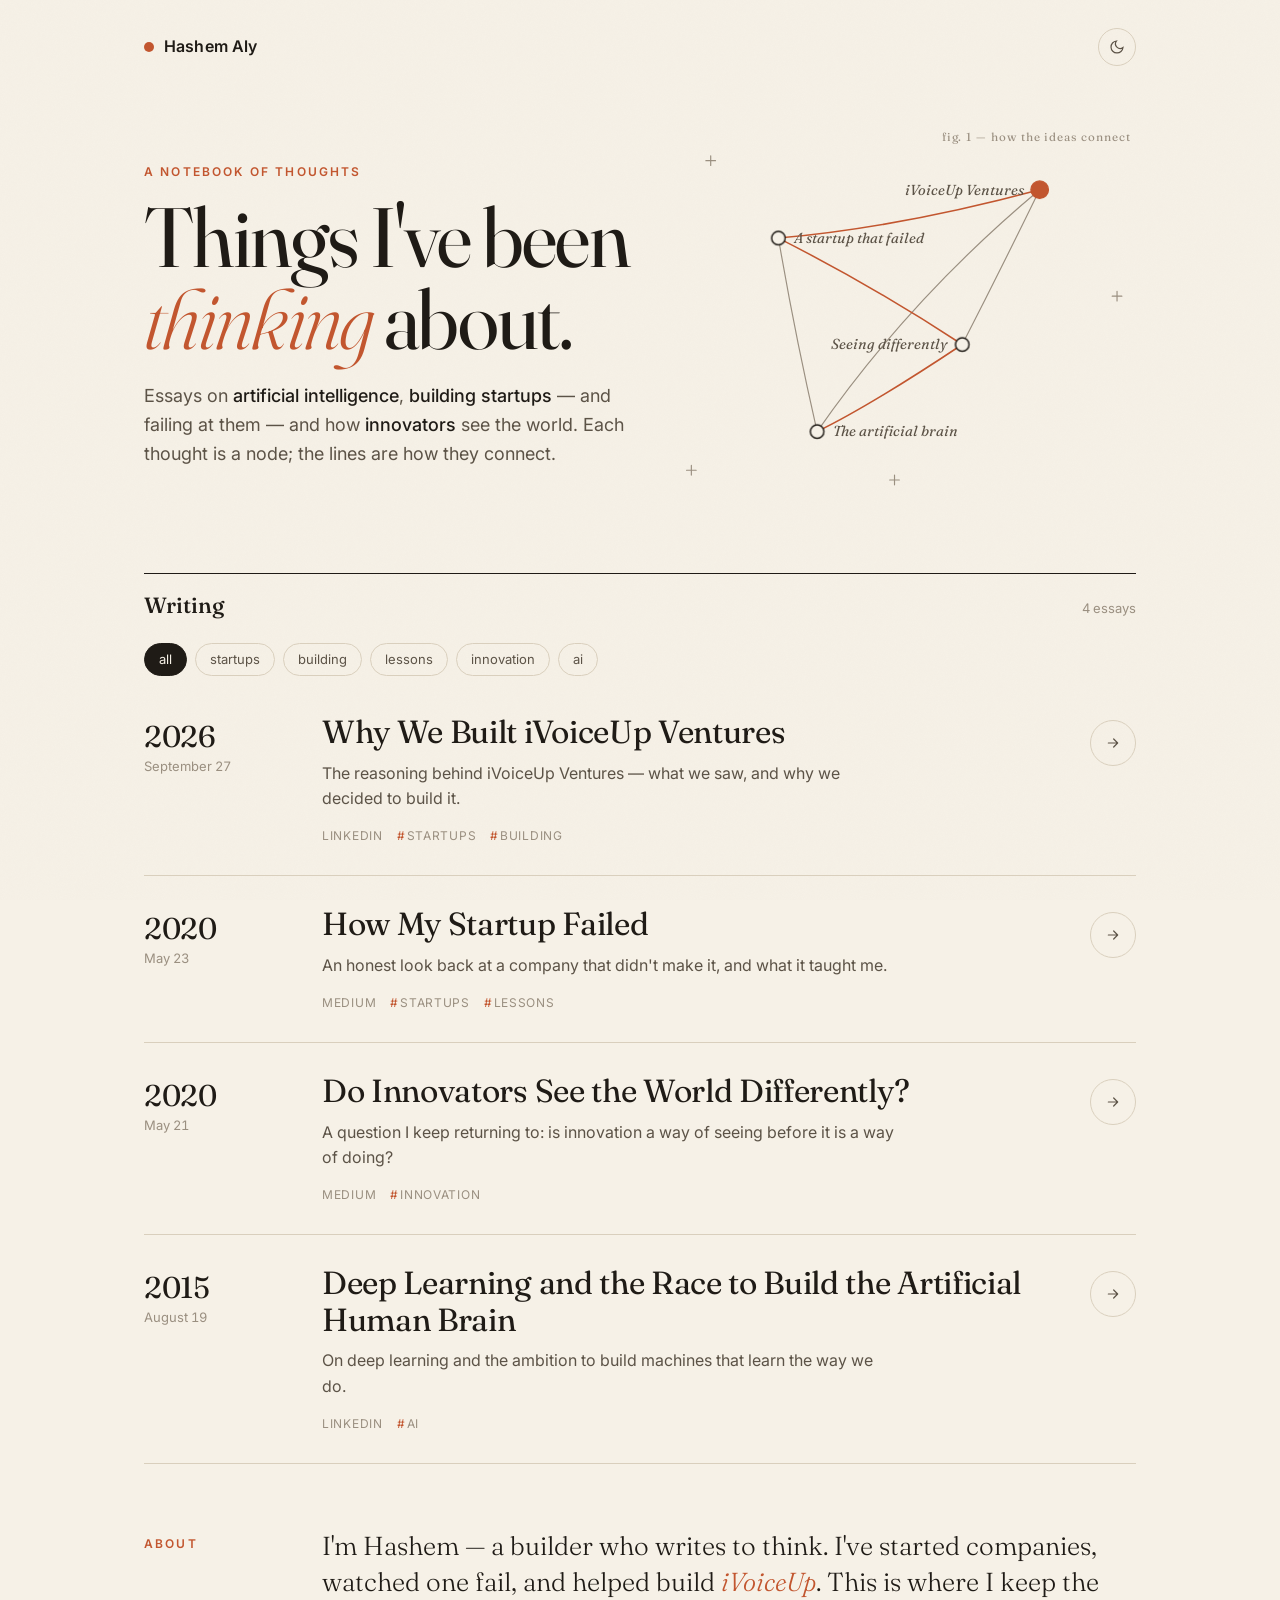
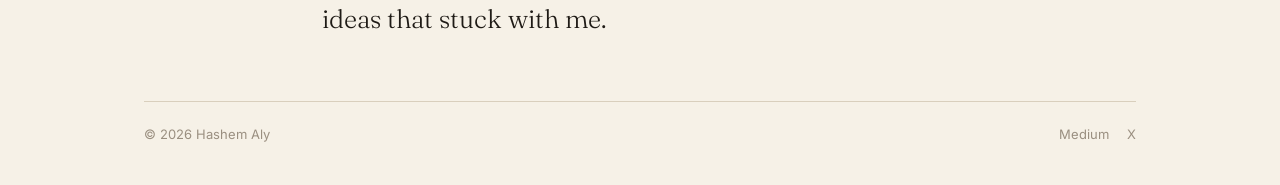
==== index.html @ 496658e5 "Add publish dates and correct deep learning essay title Co-Authored-By: Claude Opus 5.5 <noreply@ant" ====
<!doctype html>
<html lang="en">
<head>
<meta charset="utf-8">
<meta name="viewport" content="width=device-width, initial-scale=1">
<title>Hashem Aly — Thoughts</title>
<meta name="description" content="Essays and notes by Hashem Aly on technology, startups, innovation and building things.">
<link rel="preconnect" href="https://fonts.googleapis.com">
<link rel="preconnect" href="https://fonts.gstatic.com" crossorigin>
<link href="https://fonts.googleapis.com/css2?family=Fraunces:ital,opsz,wght@0,9..144,300..700;1,9..144,300..600&family=Inter:wght@400;500;600&display=swap" rel="stylesheet">
<link rel="icon" href="data:image/svg+xml,%3Csvg xmlns='http://www.w3.org/2000/svg' viewBox='0 0 32 32'%3E%3Ccircle cx='16' cy='16' r='14' fill='%23c2562f'/%3E%3Ctext x='16' y='22' font-family='Georgia' font-size='17' text-anchor='middle' fill='%23fbf7f0'%3EH%3C/text%3E%3C/svg%3E">
<style>
  :root {
    --paper: #f6f1e7;
    --paper-2: #efe7d8;
    --ink: #1f1b16;
    --ink-soft: #5c5347;
    --ink-faint: #9a8f80;
    --rule: #d9cfbd;
    --accent: #c2562f;
    --accent-soft: #e9b79f;
    --node: #1f1b16;
  }
  @media (prefers-color-scheme: dark) {
    :root:not([data-theme="light"]) {
      --paper: #16130f;
      --paper-2: #1f1b16;
      --ink: #f1e9dc;
      --ink-soft: #bfb3a2;
      --ink-faint: #7d7365;
      --rule: #3a332a;
      --accent: #e8825a;
      --accent-soft: #6b3a26;
      --node: #f1e9dc;
    }
  }
  :root[data-theme="dark"] {
    --paper: #16130f;
    --paper-2: #1f1b16;
    --ink: #f1e9dc;
    --ink-soft: #bfb3a2;
    --ink-faint: #7d7365;
    --rule: #3a332a;
    --accent: #e8825a;
    --accent-soft: #6b3a26;
    --node: #f1e9dc;
  }

  * { box-sizing: border-box; }
  html { -webkit-text-size-adjust: 100%; }
  body {
    margin: 0;
    background: var(--paper);
    color: var(--ink);
    font-family: "Inter", system-ui, -apple-system, sans-serif;
    font-size: 16px;
    line-height: 1.6;
    -webkit-font-smoothing: antialiased;
    overflow-x: hidden;
  }
  /* faint paper grain */
  body::before {
    content: "";
    position: fixed; inset: 0;
    pointer-events: none;
    opacity: .35;
    background-image: url("data:image/svg+xml,%3Csvg xmlns='http://www.w3.org/2000/svg' width='160' height='160'%3E%3Cfilter id='n'%3E%3CfeTurbulence type='fractalNoise' baseFrequency='.9' numOctaves='2' stitchTiles='stitch'/%3E%3CfeColorMatrix values='0 0 0 0 0.5 0 0 0 0 0.45 0 0 0 0 0.4 0 0 0 .08 0'/%3E%3C/filter%3E%3Crect width='100%25' height='100%25' filter='url(%23n)'/%3E%3C/svg%3E");
    z-index: 0;
  }
  a { color: inherit; }
  .wrap { position: relative; z-index: 1; max-width: 1040px; margin: 0 auto; padding: 0 24px; }

  /* ---------- top bar ---------- */
  header.bar {
    display: flex; align-items: center; justify-content: space-between;
    padding: 28px 0 0;
  }
  .mark { display: flex; align-items: center; gap: 10px; text-decoration: none; font-weight: 600; letter-spacing: .01em; }
  .mark .dot { width: 10px; height: 10px; border-radius: 50%; background: var(--accent); }
  .theme-btn {
    appearance: none; border: 1px solid var(--rule); background: transparent; color: var(--ink-soft);
    border-radius: 999px; width: 38px; height: 38px; cursor: pointer; display: grid; place-items: center;
    transition: color .2s, border-color .2s;
  }
  .theme-btn:hover { color: var(--ink); border-color: var(--ink-faint); }

  /* ---------- hero ---------- */
  .hero {
    display: grid; grid-template-columns: 1.05fr 1fr; gap: 40px; align-items: center;
    padding: 56px 0 40px;
  }
  .eyebrow {
    font-size: 12px; letter-spacing: .18em; text-transform: uppercase; color: var(--accent); font-weight: 600;
  }
  h1 {
    font-family: "Fraunces", Georgia, serif;
    font-weight: 400;
    font-size: clamp(44px, 7vw, 84px);
    line-height: .98;
    letter-spacing: -.02em;
    margin: 14px 0 22px;
    font-variation-settings: "opsz" 144;
  }
  h1 em { font-style: italic; color: var(--accent); font-weight: 300; }
  .lede { font-size: 18px; color: var(--ink-soft); max-width: 30em; margin: 0; }
  .lede strong { color: var(--ink); font-weight: 500; }

  /* hand-drawn constellation */
  .sketch { width: 100%; height: auto; overflow: visible; }
  .sketch .thread {
    fill: none; stroke: var(--ink-faint); stroke-width: 1.2; stroke-linecap: round;
    stroke-dasharray: var(--len); stroke-dashoffset: var(--len);
    animation: draw 2.4s cubic-bezier(.6,.1,.2,1) forwards;
  }
  .sketch .thread.main { stroke: var(--accent); stroke-width: 1.6; }
  .sketch .node { fill: var(--paper); stroke: var(--node); stroke-width: 1.5; transform-box: fill-box; transform-origin: center; opacity: 0; animation: pop .5s ease-out forwards; }
  .sketch .node.lit { fill: var(--accent); stroke: var(--accent); }
  .sketch a { cursor: pointer; }
  .sketch a:hover .node, .sketch a:focus .node { fill: var(--accent); stroke: var(--accent); }
  .sketch .lbl {
    font-family: "Fraunces", Georgia, serif; font-style: italic; font-size: 15px; fill: var(--ink-soft);
    opacity: 0; animation: fade .8s ease-out forwards;
  }
  .sketch a:hover .lbl { fill: var(--ink); }
  .sketch .scrawl { font-family: "Fraunces", Georgia, serif; font-size: 12px; fill: var(--ink-faint); letter-spacing: .08em; opacity: 0; animation: fade 1s ease-out 2.6s forwards; }
  @keyframes draw { to { stroke-dashoffset: 0; } }
  @keyframes pop { 0% { opacity: 0; transform: scale(.2); } 70% { transform: scale(1.25); } 100% { opacity: 1; transform: scale(1); } }
  @keyframes fade { to { opacity: 1; } }
  @media (prefers-reduced-motion: reduce) {
    .sketch .thread { animation: none; stroke-dashoffset: 0; }
    .sketch .node, .sketch .lbl, .sketch .scrawl { animation: none; opacity: 1; }
    .entry { transition: none !important; opacity: 1 !important; transform: none !important; }
  }

  /* ---------- thoughts list ---------- */
  .section-head {
    display: flex; align-items: baseline; justify-content: space-between; gap: 16px;
    border-top: 1px solid var(--ink); padding-top: 14px; margin-top: 24px;
  }
  .section-head h2 { font-family: "Fraunces", Georgia, serif; font-weight: 500; font-size: 22px; margin: 0; }
  .section-head .count { font-size: 13px; color: var(--ink-faint); font-variant-numeric: tabular-nums; }

  .filters { display: flex; flex-wrap: wrap; gap: 8px; margin: 20px 0 8px; }
  .chip {
    appearance: none; font: inherit; font-size: 13px; cursor: pointer;
    border: 1px solid var(--rule); background: transparent; color: var(--ink-soft);
    padding: 5px 14px; border-radius: 999px; transition: all .2s;
  }
  .chip:hover { border-color: var(--ink-faint); color: var(--ink); }
  .chip[aria-pressed="true"] { background: var(--ink); color: var(--paper); border-color: var(--ink); }

  ol.entries { list-style: none; margin: 0; padding: 0; counter-reset: n; }
  .entry {
    display: grid; grid-template-columns: 150px 1fr auto; gap: 28px; align-items: start;
    padding: 30px 0; border-bottom: 1px solid var(--rule);
    opacity: 0; transform: translateY(14px); transition: opacity .7s ease, transform .7s ease;
  }
  .entry.in { opacity: 1; transform: none; }
  .entry[hidden] { display: none; }
  .when { font-size: 13px; color: var(--ink-faint); font-variant-numeric: tabular-nums; padding-top: 8px; }
  .when .yr { display: block; font-family: "Fraunces", Georgia, serif; font-size: 30px; color: var(--ink); line-height: 1; margin-bottom: 4px; letter-spacing: -.01em; }
  .when .pending { font-style: italic; }
  .entry h3 {
    font-family: "Fraunces", Georgia, serif; font-weight: 400; font-size: clamp(24px, 3.2vw, 32px);
    line-height: 1.15; letter-spacing: -.01em; margin: 0 0 10px;
  }
  .entry h3 a { text-decoration: none; background-image: linear-gradient(var(--accent), var(--accent)); background-size: 0 1.5px; background-repeat: no-repeat; background-position: 0 100%; transition: background-size .4s ease; }
  .entry:hover h3 a, .entry h3 a:focus-visible { background-size: 100% 1.5px; }
  .entry p { margin: 0; color: var(--ink-soft); max-width: 36em; }
  .meta { display: flex; flex-wrap: wrap; gap: 8px 14px; margin-top: 14px; font-size: 12px; letter-spacing: .06em; text-transform: uppercase; color: var(--ink-faint); }
  .meta .tag::before { content: "#"; color: var(--accent); margin-right: 1px; }
  .go {
    width: 46px; height: 46px; border-radius: 50%; border: 1px solid var(--rule); display: grid; place-items: center;
    color: var(--ink-soft); text-decoration: none; margin-top: 6px; transition: all .25s ease;
  }
  .entry:hover .go { background: var(--accent); border-color: var(--accent); color: #fff; transform: rotate(-45deg); }

  /* ---------- about + footer ---------- */
  .about {
    display: grid; grid-template-columns: 150px 1fr; gap: 28px; padding: 64px 0 24px;
  }
  .about .k { font-size: 12px; letter-spacing: .18em; text-transform: uppercase; color: var(--accent); font-weight: 600; padding-top: 6px; }
  .about p { font-family: "Fraunces", Georgia, serif; font-size: clamp(20px, 2.4vw, 26px); line-height: 1.4; margin: 0; font-weight: 300; max-width: 30em; }
  .about p em { color: var(--accent); }
  footer {
    display: flex; flex-wrap: wrap; justify-content: space-between; gap: 12px;
    border-top: 1px solid var(--rule); margin-top: 40px; padding: 22px 0 40px; font-size: 13px; color: var(--ink-faint);
  }
  footer nav { display: flex; gap: 18px; }
  footer a { text-decoration: none; }
  footer a:hover { color: var(--ink); }

  /* ---------- responsive ---------- */
  @media (max-width: 820px) {
    .hero { grid-template-columns: 1fr; padding-top: 36px; gap: 8px; }
    .sketch { max-width: 520px; margin: 0 auto; }
  }
  @media (max-width: 640px) {
    .wrap { padding: 0 16px; }
    .entry { grid-template-columns: 1fr auto; gap: 6px 16px; padding: 24px 0; }
    .when { grid-column: 1 / -1; padding-top: 0; display: flex; align-items: baseline; gap: 10px; }
    .when .yr { font-size: 22px; margin: 0; }
    .go { width: 40px; height: 40px; }
    .about { grid-template-columns: 1fr; gap: 10px; padding-top: 48px; }
  }
</style>
</head>
<body>
<div class="wrap">

  <header class="bar">
    <a class="mark" href="#top"><span class="dot"></span>Hashem Aly</a>
    <button class="theme-btn" id="themeBtn" aria-label="Toggle dark mode">
      <svg width="16" height="16" viewBox="0 0 24 24" fill="none" stroke="currentColor" stroke-width="1.8" stroke-linecap="round"><path d="M21 12.8A9 9 0 1 1 11.2 3a7 7 0 0 0 9.8 9.8z"/></svg>
    </button>
  </header>

  <section class="hero" id="top">
    <div>
      <div class="eyebrow">A notebook of thoughts</div>
      <h1>Things I've been <em>thinking</em> about.</h1>
      <p class="lede">Essays on <strong>artificial intelligence</strong>, <strong>building startups</strong> — and failing at them — and how <strong>innovators</strong> see the world. Each thought is a node; the lines are how they connect.</p>
    </div>
    <svg class="sketch" id="sketch" viewBox="0 0 480 400" role="img" aria-label="A hand-drawn constellation linking each essay"></svg>
  </section>

  <div class="section-head">
    <h2>Writing</h2>
    <span class="count" id="count"></span>
  </div>
  <div class="filters" id="filters" role="group" aria-label="Filter by topic"></div>
  <ol class="entries" id="entries"></ol>

  <section class="about" id="about">
    <div class="k">About</div>
    <p>I'm Hashem — a builder who writes to think. I've started companies, watched one fail, and helped build <em>iVoiceUp</em>. This is where I keep the ideas that stuck with me.</p>
  </section>

  <footer>
    <span>© <span id="yr"></span> Hashem Aly</span>
    <nav>
      <a href="https://medium.com/@shoomi" target="_blank" rel="noopener">Medium</a>
      <a href="https://x.com/shooommi" target="_blank" rel="noopener">X</a>
    </nav>
  </footer>
</div>

<script>
/* ==========================================================================
   YOUR THOUGHTS — edit this list to add, remove or update posts.
   date: "YYYY-MM-DD" (leave "" if unknown; the page shows "Date to come")
   The list is sorted newest first automatically.
   ========================================================================== */
const THOUGHTS = [
  {
    title: "Why We Built iVoiceUp Ventures",
    date: "2026-09-27",
    source: "LinkedIn",
    url: "https://www.linkedin.com/pulse/why-we-built-ivoiceup-ventures-hashem-aly-pas4e/",
    excerpt: "The reasoning behind iVoiceUp Ventures — what we saw, and why we decided to build it.",
    tags: ["startups", "building"],
    short: "iVoiceUp Ventures"
  },
  {
    title: "Do Innovators See the World Differently?",
    date: "2020-05-21",
    source: "Medium",
    url: "https://medium.com/@shoomi/do-innovators-see-the-world-differently-b20528ea9e50",
    excerpt: "A question I keep returning to: is innovation a way of seeing before it is a way of doing?",
    tags: ["innovation"],
    short: "Seeing differently"
  },
  {
    title: "How My Startup Failed",
    date: "2020-05-23",
    source: "Medium",
    url: "https://medium.com/@shoomi/how-my-startup-failed-82c84f445f4c",
    excerpt: "An honest look back at a company that didn't make it, and what it taught me.",
    tags: ["startups", "lessons"],
    short: "A startup that failed"
  },
  {
    title: "Deep Learning and the Race to Build the Artificial Human Brain",
    date: "2015-08-19",
    source: "LinkedIn",
    url: "https://www.linkedin.com/pulse/deep-learning-race-build-artificial-human-brain-hashem-aly/",
    excerpt: "On deep learning and the ambition to build machines that learn the way we do.",
    tags: ["ai"],
    short: "The artificial brain"
  }
];
</script>

<script>
(() => {
  const posts = THOUGHTS.slice().sort((a, b) => (b.date || "").localeCompare(a.date || ""));
  const fmt = d => {
    if (!d) return null;
    const dt = new Date(d + "T12:00:00");
    return { yr: dt.getFullYear(), md: dt.toLocaleDateString("en-US", { month: "long", day: "numeric" }) };
  };
  const esc = s => String(s).replace(/[&<>"']/g, c => ({ "&": "&amp;", "<": "&lt;", ">": "&gt;", '"': "&quot;", "'": "&#39;" }[c]));
  const arrow = '<svg width="16" height="16" viewBox="0 0 24 24" fill="none" stroke="currentColor" stroke-width="1.8" stroke-linecap="round" stroke-linejoin="round"><path d="M5 12h14M13 6l6 6-6 6"/></svg>';

  /* ---- list ---- */
  const list = document.getElementById("entries");
  list.innerHTML = posts.map((p, i) => {
    const d = fmt(p.date);
    const when = d
      ? `<span class="yr">${d.yr}</span>${d.md}`
      : `<span class="pending">Date to come</span>`;
    return `<li class="entry" id="t${i}" data-tags="${esc(p.tags.join(" "))}">
      <div class="when">${when}</div>
      <div>
        <h3><a href="${esc(p.url)}" target="_blank" rel="noopener">${esc(p.title)}</a></h3>
        <p>${esc(p.excerpt)}</p>
        <div class="meta"><span>${esc(p.source)}</span>${p.tags.map(t => `<span class="tag">${esc(t)}</span>`).join("")}</div>
      </div>
      <a class="go" href="${esc(p.url)}" target="_blank" rel="noopener" aria-label="Read “${esc(p.title)}” on ${esc(p.source)}">${arrow}</a>
    </li>`;
  }).join("");

  /* ---- filters ---- */
  const tags = ["all", ...new Set(posts.flatMap(p => p.tags))];
  const filters = document.getElementById("filters");
  const count = document.getElementById("count");
  filters.innerHTML = tags.map(t => `<button class="chip" data-t="${esc(t)}" aria-pressed="${t === "all"}">${esc(t)}</button>`).join("");
  const setCount = n => count.textContent = `${n} ${n === 1 ? "essay" : "essays"}`;
  setCount(posts.length);
  filters.addEventListener("click", e => {
    const b = e.target.closest(".chip"); if (!b) return;
    filters.querySelectorAll(".chip").forEach(c => c.setAttribute("aria-pressed", c === b));
    let n = 0;
    list.querySelectorAll(".entry").forEach(li => {
      const show = b.dataset.t === "all" || li.dataset.tags.split(" ").includes(b.dataset.t);
      li.hidden = !show; if (show) { n++; li.classList.add("in"); }
    });
    setCount(n);
  });

  /* ---- reveal on scroll ---- */
  const io = "IntersectionObserver" in window ? new IntersectionObserver(es => es.forEach(en => {
    if (en.isIntersecting) { en.target.classList.add("in"); io.unobserve(en.target); }
  }), { threshold: .15 }) : null;
  list.querySelectorAll(".entry").forEach(li => io ? io.observe(li) : li.classList.add("in"));

  /* ---- hand-drawn constellation: one node per thought ---- */
  const svg = document.getElementById("sketch");
  const NS = "http://www.w3.org/2000/svg";
  // pleasant fixed anchor spots; extra posts wrap around with an offset
  const spots = [[380, 70], [110, 120], [300, 230], [150, 320], [420, 330], [60, 230], [250, 90], [360, 390]];
  const pts = posts.map((_, i) => {
    const [x, y] = spots[i % spots.length];
    const k = Math.floor(i / spots.length) * 22;
    return [x - k, y + k];
  });
  // slight hand-wobble so lines feel drawn, not plotted
  let seed = 7;
  const rnd = () => (seed = (seed * 9301 + 49297) % 233280) / 233280 - .5;
  const wobbly = (a, b) => {
    const mx = (a[0] + b[0]) / 2 + rnd() * 50, my = (a[1] + b[1]) / 2 + rnd() * 50;
    return `M${a[0]} ${a[1]} Q${mx.toFixed(1)} ${my.toFixed(1)} ${b[0]} ${b[1]}`;
  };
  const el = (tag, attrs, parent = svg) => {
    const n = document.createElementNS(NS, tag);
    for (const k in attrs) n.setAttribute(k, attrs[k]);
    parent.appendChild(n); return n;
  };
  const addPath = (d, cls, delay) => {
    const p = el("path", { d, class: "thread " + cls });
    const len = Math.ceil(p.getTotalLength());
    p.style.setProperty("--len", len);
    p.style.animationDelay = delay + "s";
  };
  // faint web between near neighbours, then the chronological thread in accent
  for (let i = 0; i < pts.length; i++)
    for (let j = i + 2; j < pts.length; j++)
      addPath(wobbly(pts[i], pts[j]), "", .2 + (i + j) * .08);
  for (let i = 0; i < pts.length - 1; i++)
    addPath(wobbly(pts[pts.length - 1 - i], pts[pts.length - 2 - i]), "main", .6 + i * .45);

  // little doodled sparks around the web
  [[40, 40], [460, 180], [230, 370], [20, 360]].forEach(([x, y], i) => {
    const d = `M${x - 5} ${y}h10M${x} ${y - 5}v10`;
    addPath(d, "", 1.4 + i * .2);
  });

  posts.forEach((p, i) => {
    const [x, y] = pts[i];
    const a = el("a", { href: "#t" + i, "aria-label": p.title });
    const delay = .5 + (pts.length - 1 - i) * .45;
    const c = el("circle", { cx: x, cy: y, r: i === 0 ? 9 : 7, class: "node" + (i === 0 ? " lit" : "") }, a);
    c.style.animationDelay = delay + "s";
    const right = x < 300;
    const t = el("text", { x: right ? x + 16 : x - 16, y: y + 5, "text-anchor": right ? "start" : "end", class: "lbl" }, a);
    t.textContent = p.short || p.title;
    t.style.animationDelay = (delay + .3) + "s";
    a.addEventListener("click", e => {
      e.preventDefault();
      const li = document.getElementById("t" + i);
      li.hidden = false; li.classList.add("in");
      li.scrollIntoView({ behavior: "smooth", block: "center" });
    });
  });
  const s = el("text", { x: 474, y: 20, "text-anchor": "end", class: "scrawl" });
  s.textContent = "fig. 1 — how the ideas connect";

  /* ---- theme ---- */
  const root = document.documentElement;
  try { const saved = localStorage.getItem("theme"); if (saved) root.dataset.theme = saved; } catch (e) {}
  document.getElementById("themeBtn").addEventListener("click", () => {
    const dark = root.dataset.theme ? root.dataset.theme === "dark" : matchMedia("(prefers-color-scheme: dark)").matches;
    root.dataset.theme = dark ? "light" : "dark";
    try { localStorage.setItem("theme", root.dataset.theme); } catch (e) {}
  });

  document.getElementById("yr").textContent = new Date().getFullYear();
})();
</script>
</body>
</html>
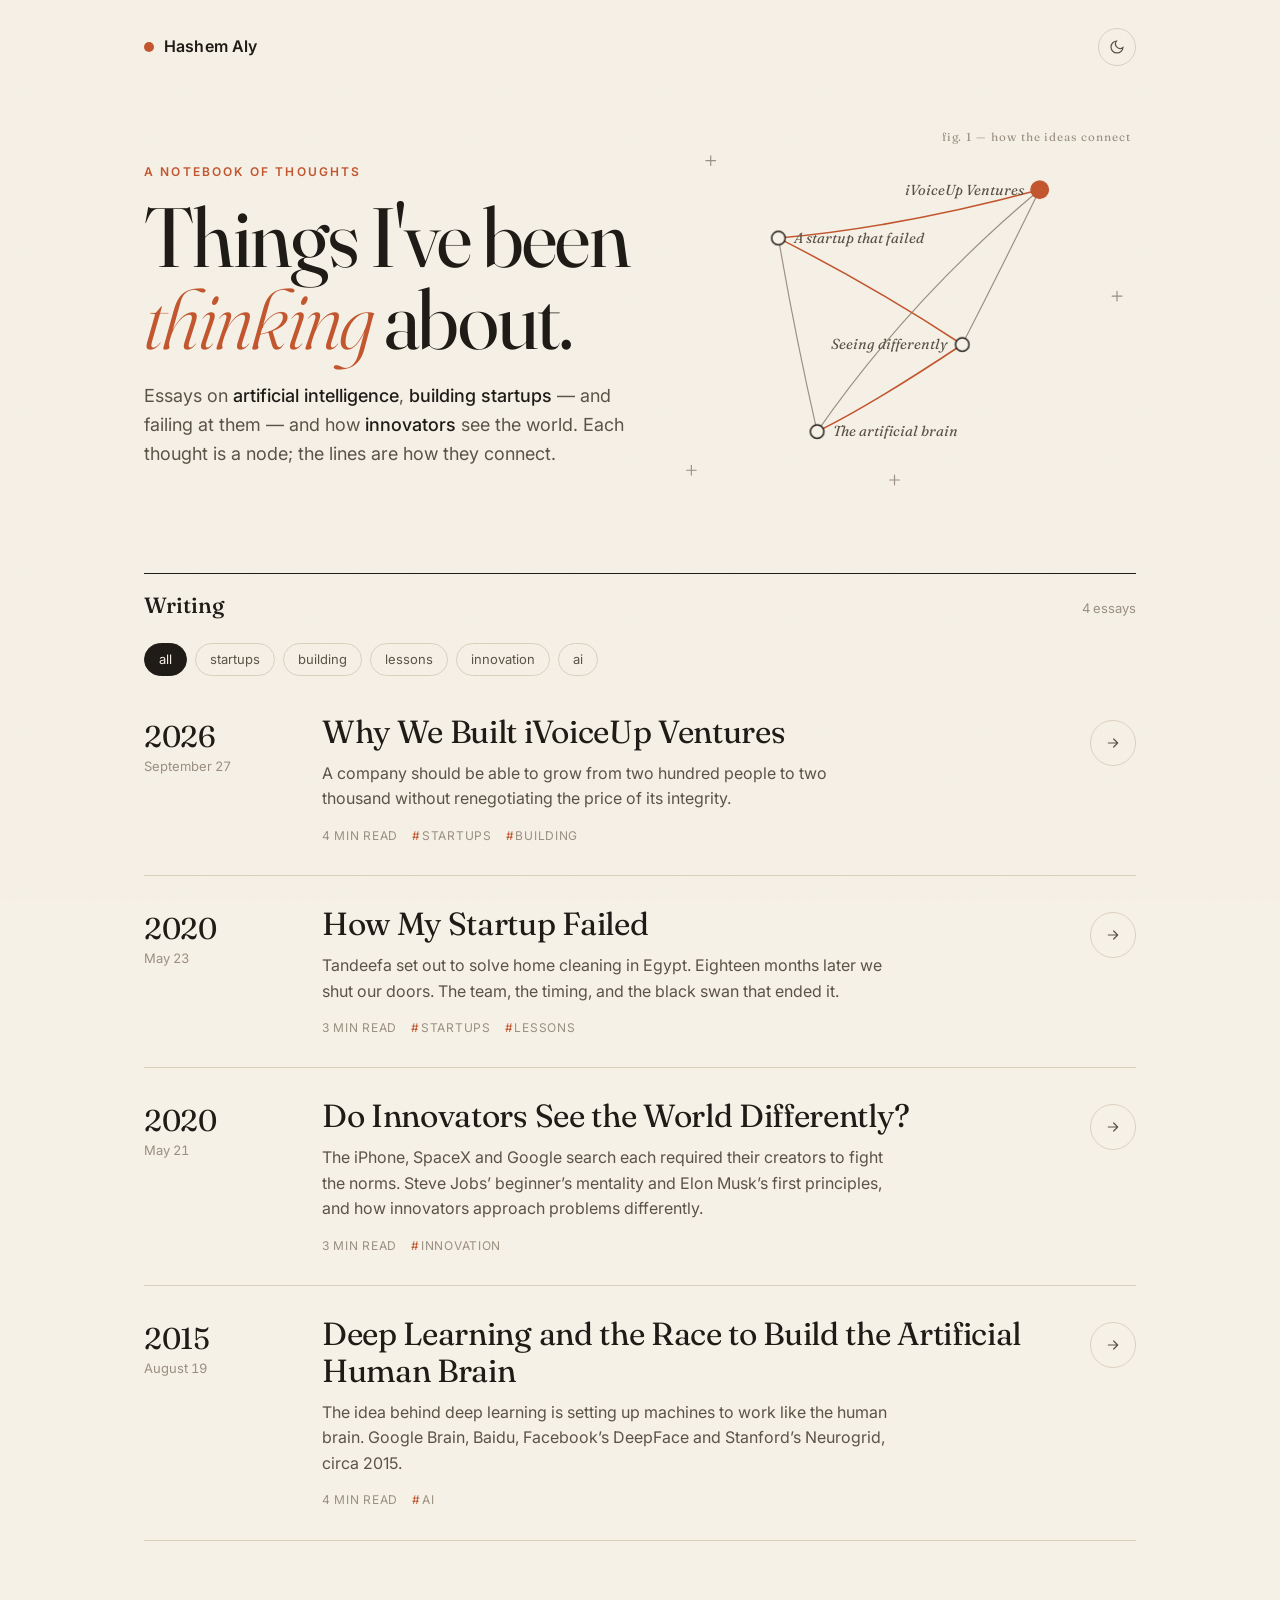
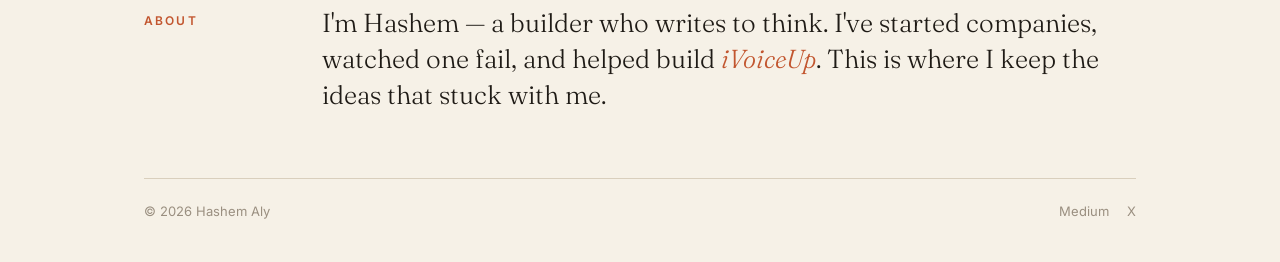
==== commit f765ad26: "Host full essays on the site with a reading page for each Each essay now lives at /thoughts/<slug>/ " ====
--- a/index.html
+++ b/index.html
@@ -249,6 +249,7 @@
 /* ==========================================================================
    YOUR THOUGHTS — edit this list to add, remove or update posts.
    date: "YYYY-MM-DD" (leave "" if unknown; the page shows "Date to come")
+   page: the essay's page on this site; url: where it was first published
    The list is sorted newest first automatically.
    ========================================================================== */
 const THOUGHTS = [
@@ -257,7 +258,9 @@
     date: "2026-09-27",
     source: "LinkedIn",
     url: "https://www.linkedin.com/pulse/why-we-built-ivoiceup-ventures-hashem-aly-pas4e/",
-    excerpt: "The reasoning behind iVoiceUp Ventures — what we saw, and why we decided to build it.",
+    page: "thoughts/why-we-built-ivoiceup-ventures/",
+    mins: 4,
+    excerpt: "A company should be able to grow from two hundred people to two thousand without renegotiating the price of its integrity.",
     tags: ["startups", "building"],
     short: "iVoiceUp Ventures"
   },
@@ -266,7 +269,9 @@
     date: "2020-05-21",
     source: "Medium",
     url: "https://medium.com/@shoomi/do-innovators-see-the-world-differently-b20528ea9e50",
-    excerpt: "A question I keep returning to: is innovation a way of seeing before it is a way of doing?",
+    page: "thoughts/do-innovators-see-the-world-differently/",
+    mins: 3,
+    excerpt: "The iPhone, SpaceX and Google search each required their creators to fight the norms. Steve Jobs’ beginner’s mentality and Elon Musk’s first principles, and how innovators approach problems differently.",
     tags: ["innovation"],
     short: "Seeing differently"
   },
@@ -275,7 +280,9 @@
     date: "2020-05-23",
     source: "Medium",
     url: "https://medium.com/@shoomi/how-my-startup-failed-82c84f445f4c",
-    excerpt: "An honest look back at a company that didn't make it, and what it taught me.",
+    page: "thoughts/how-my-startup-failed/",
+    mins: 3,
+    excerpt: "Tandeefa set out to solve home cleaning in Egypt. Eighteen months later we shut our doors. The team, the timing, and the black swan that ended it.",
     tags: ["startups", "lessons"],
     short: "A startup that failed"
   },
@@ -284,7 +291,9 @@
     date: "2015-08-19",
     source: "LinkedIn",
     url: "https://www.linkedin.com/pulse/deep-learning-race-build-artificial-human-brain-hashem-aly/",
-    excerpt: "On deep learning and the ambition to build machines that learn the way we do.",
+    page: "thoughts/deep-learning-and-the-race-to-build-the-artificial-human-brain/",
+    mins: 4,
+    excerpt: "The idea behind deep learning is setting up machines to work like the human brain. Google Brain, Baidu, Facebook’s DeepFace and Stanford’s Neurogrid, circa 2015.",
     tags: ["ai"],
     short: "The artificial brain"
   }
@@ -312,11 +321,11 @@
     return `<li class="entry" id="t${i}" data-tags="${esc(p.tags.join(" "))}">
       <div class="when">${when}</div>
       <div>
-        <h3><a href="${esc(p.url)}" target="_blank" rel="noopener">${esc(p.title)}</a></h3>
+        <h3><a href="${esc(p.page)}">${esc(p.title)}</a></h3>
         <p>${esc(p.excerpt)}</p>
-        <div class="meta"><span>${esc(p.source)}</span>${p.tags.map(t => `<span class="tag">${esc(t)}</span>`).join("")}</div>
+        <div class="meta"><span>${p.mins} min read</span>${p.tags.map(t => `<span class="tag">${esc(t)}</span>`).join("")}</div>
       </div>
-      <a class="go" href="${esc(p.url)}" target="_blank" rel="noopener" aria-label="Read “${esc(p.title)}” on ${esc(p.source)}">${arrow}</a>
+      <a class="go" href="${esc(p.page)}" aria-label="Read “${esc(p.title)}”">${arrow}</a>
     </li>`;
   }).join("");
 
@@ -387,7 +396,7 @@
 
   posts.forEach((p, i) => {
     const [x, y] = pts[i];
-    const a = el("a", { href: "#t" + i, "aria-label": p.title });
+    const a = el("a", { href: p.page, "aria-label": p.title });
     const delay = .5 + (pts.length - 1 - i) * .45;
     const c = el("circle", { cx: x, cy: y, r: i === 0 ? 9 : 7, class: "node" + (i === 0 ? " lit" : "") }, a);
     c.style.animationDelay = delay + "s";
@@ -395,12 +404,6 @@
     const t = el("text", { x: right ? x + 16 : x - 16, y: y + 5, "text-anchor": right ? "start" : "end", class: "lbl" }, a);
     t.textContent = p.short || p.title;
     t.style.animationDelay = (delay + .3) + "s";
-    a.addEventListener("click", e => {
-      e.preventDefault();
-      const li = document.getElementById("t" + i);
-      li.hidden = false; li.classList.add("in");
-      li.scrollIntoView({ behavior: "smooth", block: "center" });
-    });
   });
   const s = el("text", { x: 474, y: 20, "text-anchor": "end", class: "scrawl" });
   s.textContent = "fig. 1 — how the ideas connect";
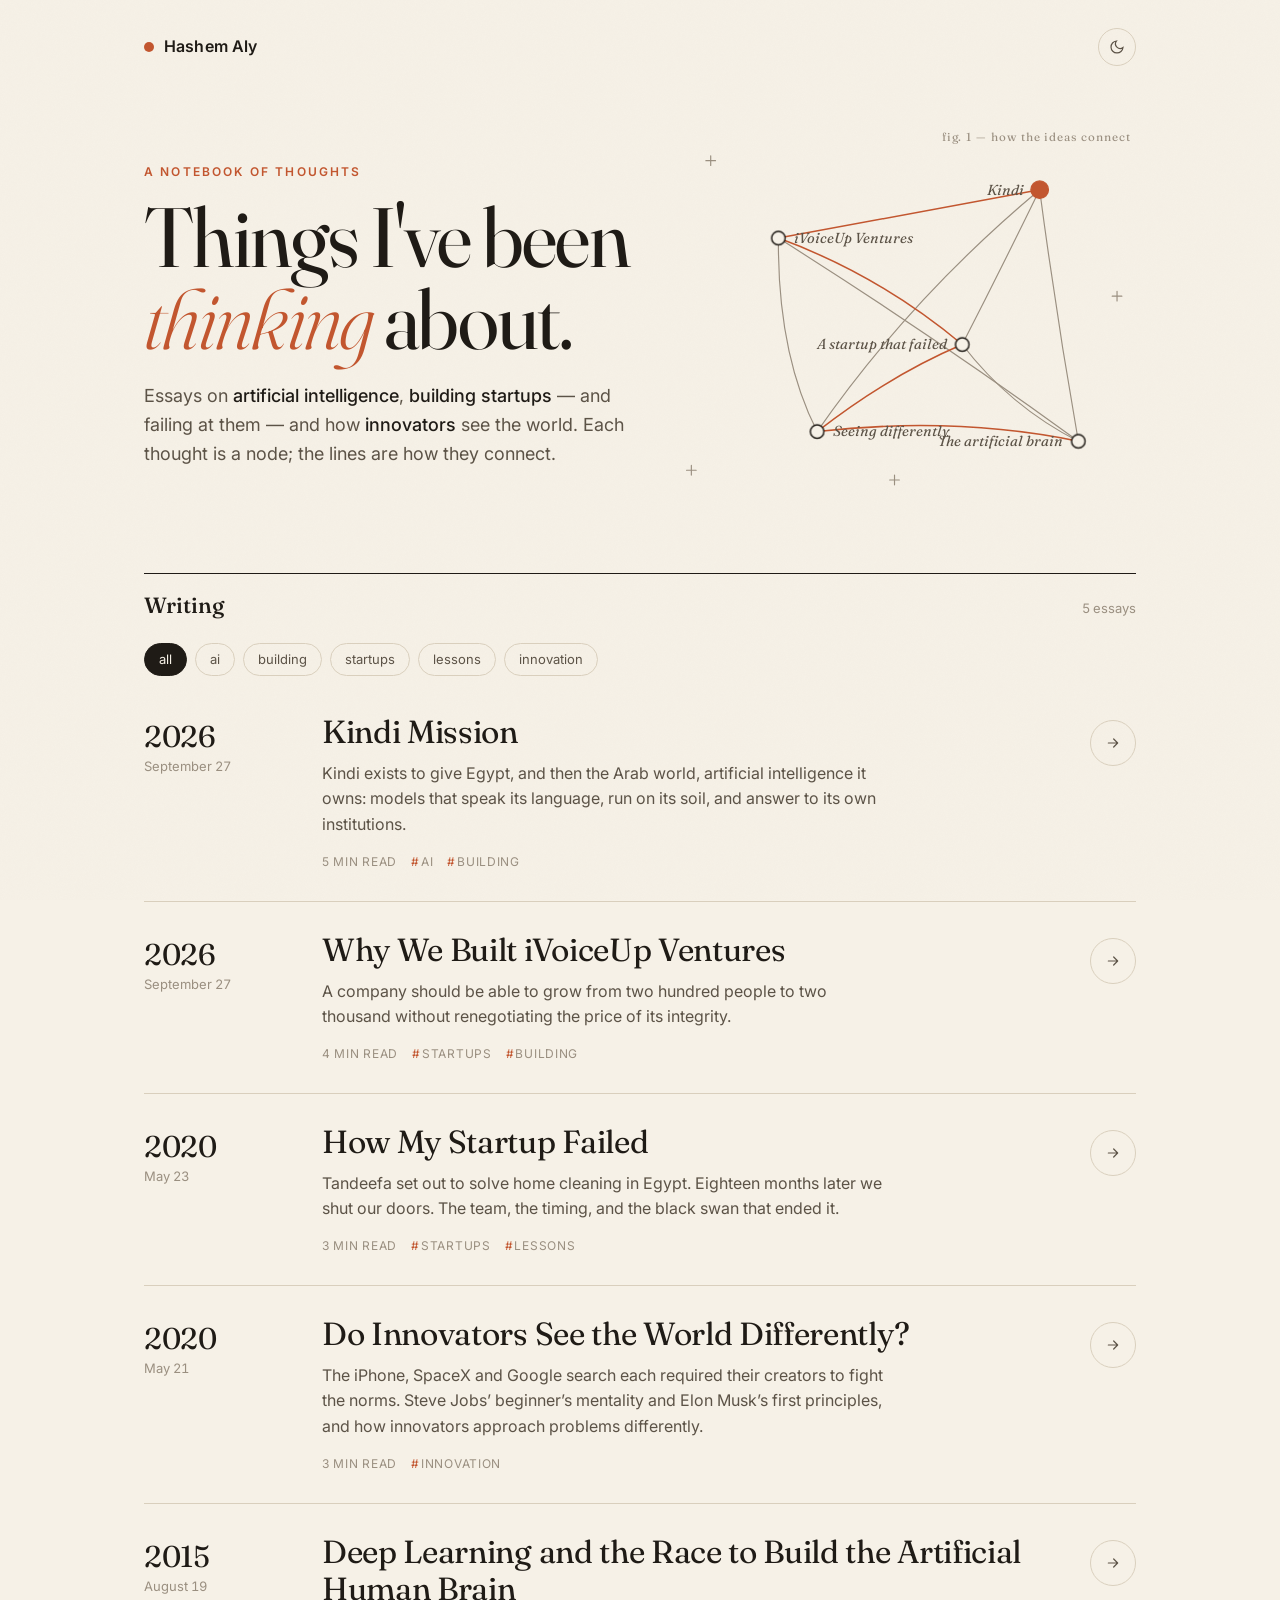
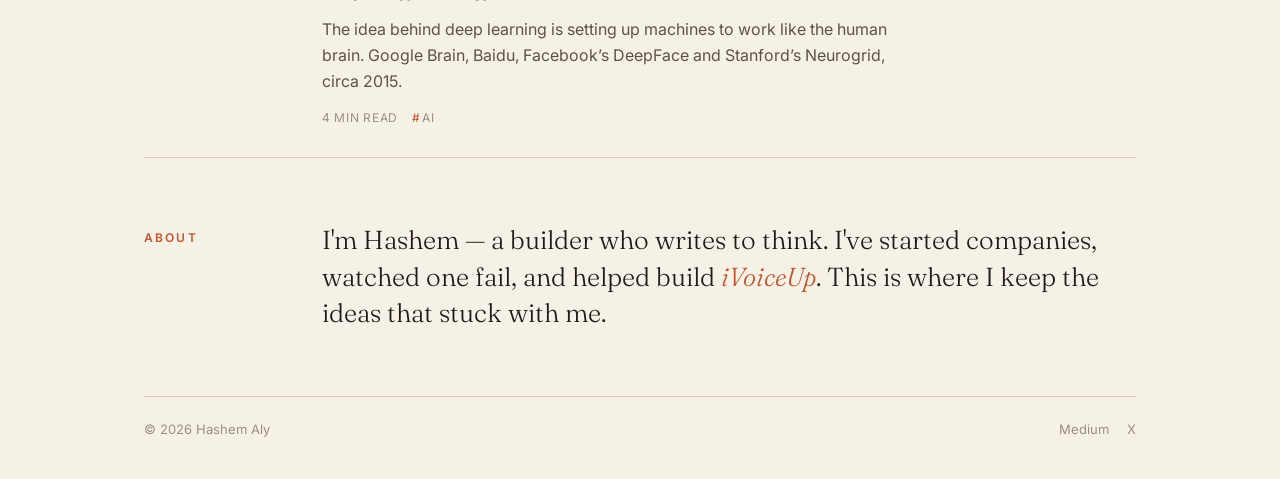
==== commit 99e399ea: "Add Kindi Mission page A bespoke page for the Kindi mission statement that moves from a ninth-centur" ====
--- a/index.html
+++ b/index.html
@@ -253,6 +253,17 @@
    The list is sorted newest first automatically.
    ========================================================================== */
 const THOUGHTS = [
+  {
+    title: "Kindi Mission",
+    date: "2026-09-27",
+    source: "Kindi",
+    url: "kindi/",
+    page: "kindi/",
+    mins: 5,
+    excerpt: "Kindi exists to give Egypt, and then the Arab world, artificial intelligence it owns: models that speak its language, run on its soil, and answer to its own institutions.",
+    tags: ["ai", "building"],
+    short: "Kindi"
+  },
   {
     title: "Why We Built iVoiceUp Ventures",
     date: "2026-09-27",
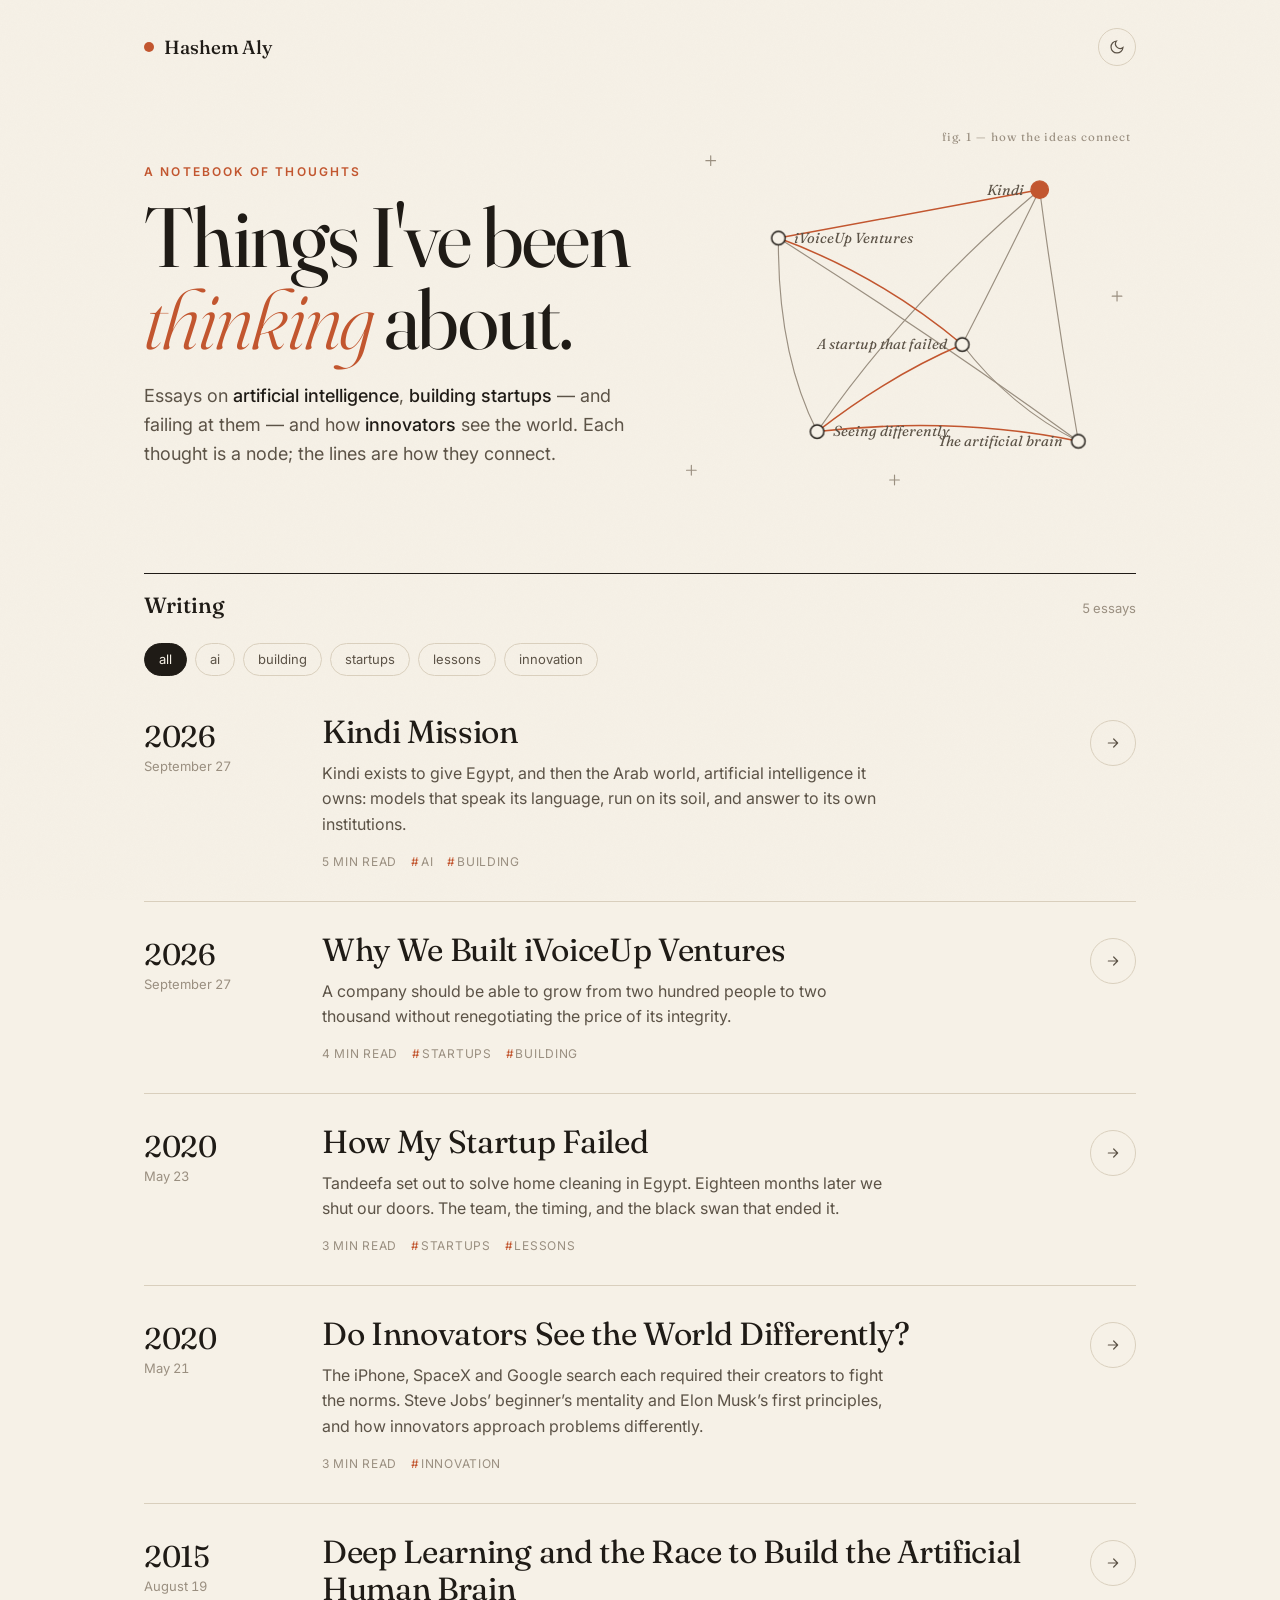
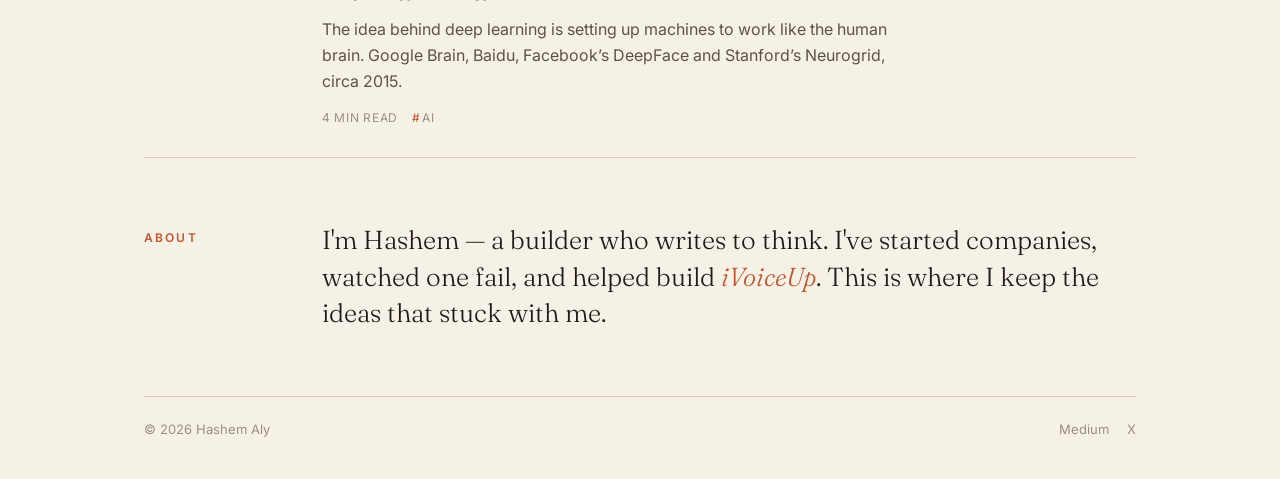
==== commit 11fa1569: "Set the site name in Fraunces to match the headings Co-Authored-By: Claude Opus 5.5 <noreply@anthrop" ====
--- a/index.html
+++ b/index.html
@@ -75,7 +75,7 @@
     display: flex; align-items: center; justify-content: space-between;
     padding: 28px 0 0;
   }
-  .mark { display: flex; align-items: center; gap: 10px; text-decoration: none; font-weight: 600; letter-spacing: .01em; }
+  .mark { display: flex; align-items: center; gap: 10px; text-decoration: none; font-family: "Fraunces", Georgia, serif; font-size: 19px; font-weight: 500; letter-spacing: -.005em; font-variation-settings: "opsz" 36; }
   .mark .dot { width: 10px; height: 10px; border-radius: 50%; background: var(--accent); }
   .theme-btn {
     appearance: none; border: 1px solid var(--rule); background: transparent; color: var(--ink-soft);
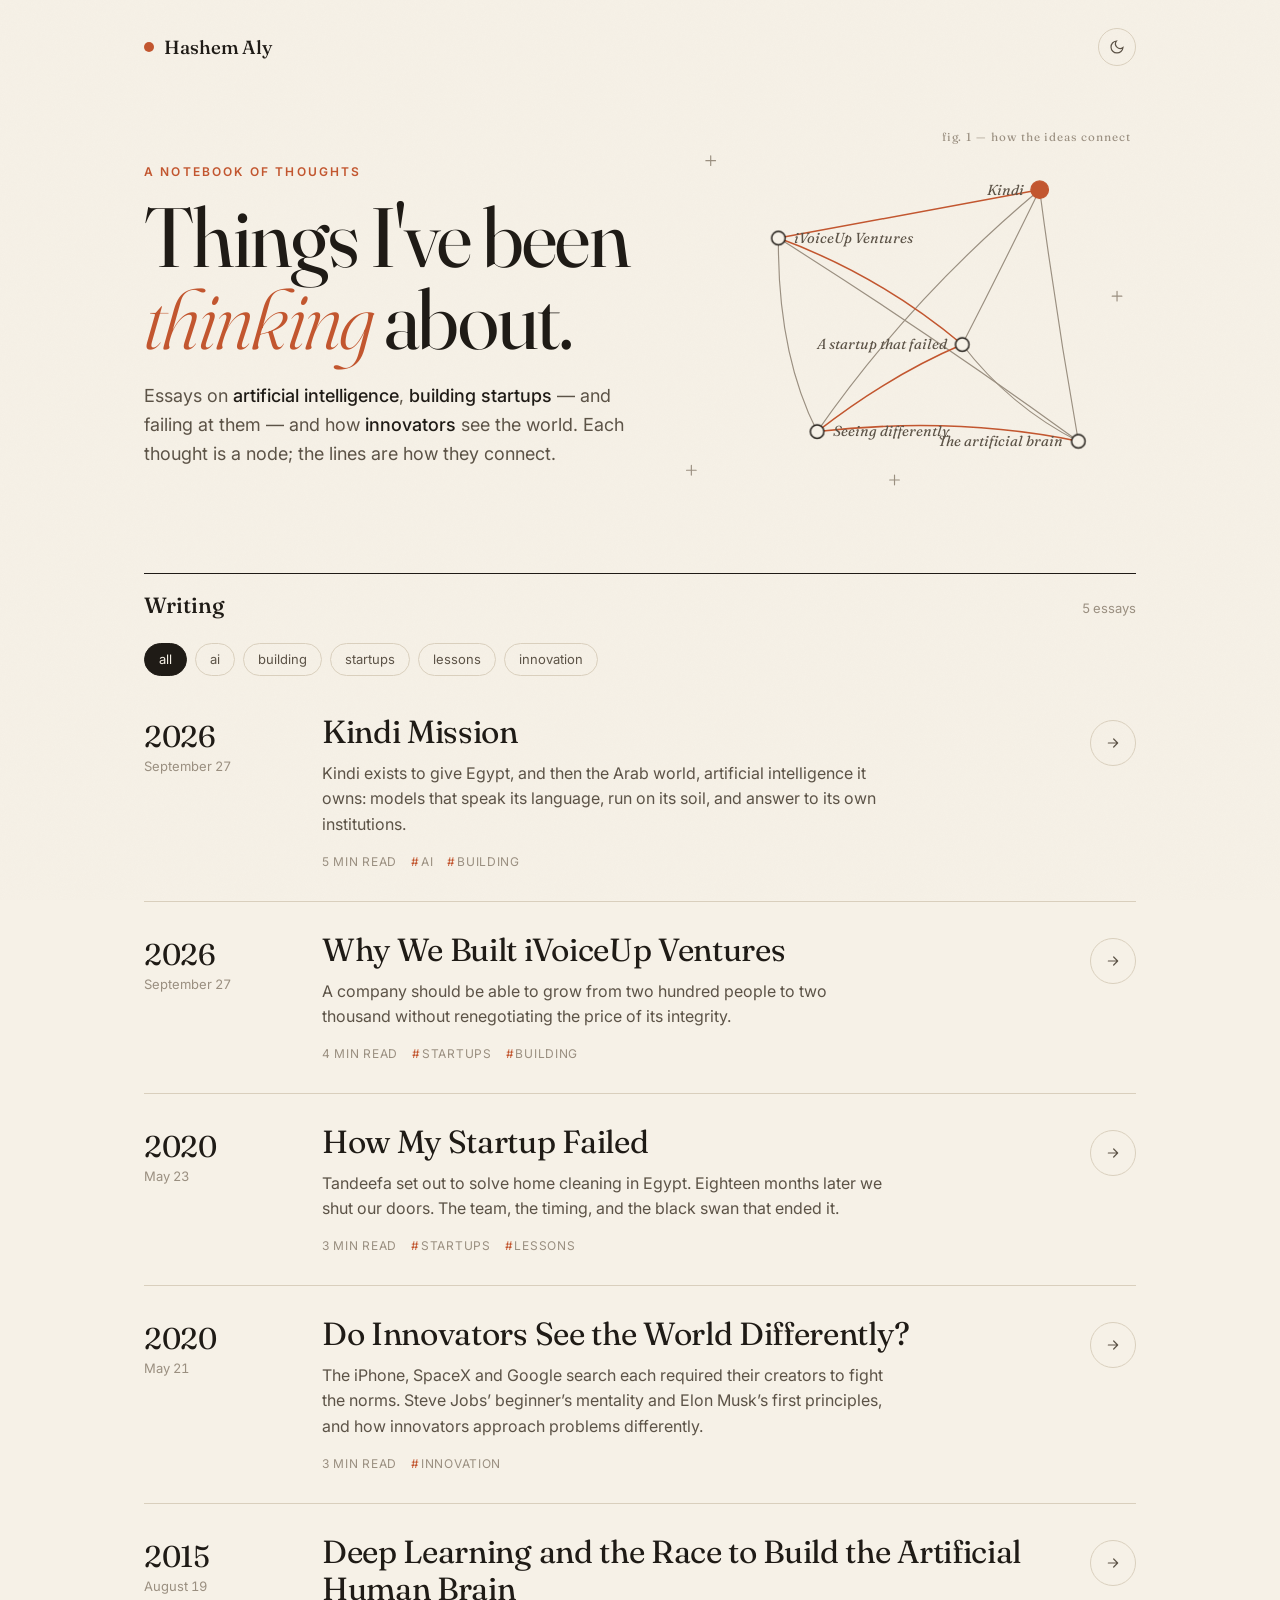
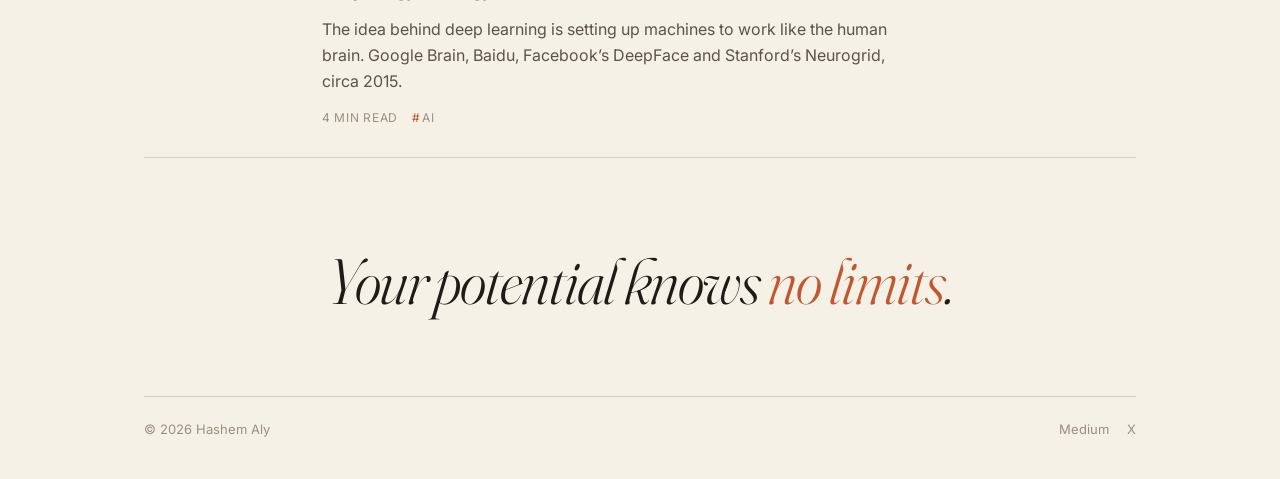
==== commit c48629f4: "Home: replace the About paragraph with one closing line Co-Authored-By: Claude Opus 5.5 <noreply@ant" ====
--- a/index.html
+++ b/index.html
@@ -175,13 +175,13 @@
   }
   .entry:hover .go { background: var(--accent); border-color: var(--accent); color: #fff; transform: rotate(-45deg); }
 
-  /* ---------- about + footer ---------- */
-  .about {
-    display: grid; grid-template-columns: 150px 1fr; gap: 28px; padding: 64px 0 24px;
-  }
-  .about .k { font-size: 12px; letter-spacing: .18em; text-transform: uppercase; color: var(--accent); font-weight: 600; padding-top: 6px; }
-  .about p { font-family: "Fraunces", Georgia, serif; font-size: clamp(20px, 2.4vw, 26px); line-height: 1.4; margin: 0; font-weight: 300; max-width: 30em; }
-  .about p em { color: var(--accent); }
+  /* ---------- closing line + footer ---------- */
+  .closing { padding: 88px 0 40px; text-align: center; }
+  .closing p {
+    font-family: "Fraunces", Georgia, serif; font-weight: 300; font-style: italic; margin: 0 auto;
+    font-size: clamp(34px, 5.4vw, 64px); line-height: 1.08; letter-spacing: -.02em; font-variation-settings: "opsz" 144;
+  }
+  .closing p em { color: var(--accent); }
   footer {
     display: flex; flex-wrap: wrap; justify-content: space-between; gap: 12px;
     border-top: 1px solid var(--rule); margin-top: 40px; padding: 22px 0 40px; font-size: 13px; color: var(--ink-faint);
@@ -201,7 +201,7 @@
     .when { grid-column: 1 / -1; padding-top: 0; display: flex; align-items: baseline; gap: 10px; }
     .when .yr { font-size: 22px; margin: 0; }
     .go { width: 40px; height: 40px; }
-    .about { grid-template-columns: 1fr; gap: 10px; padding-top: 48px; }
+    .closing { padding: 64px 0 28px; }
   }
 </style>
 </head>
@@ -231,9 +231,8 @@
   <div class="filters" id="filters" role="group" aria-label="Filter by topic"></div>
   <ol class="entries" id="entries"></ol>
 
-  <section class="about" id="about">
-    <div class="k">About</div>
-    <p>I'm Hashem — a builder who writes to think. I've started companies, watched one fail, and helped build <em>iVoiceUp</em>. This is where I keep the ideas that stuck with me.</p>
+  <section class="closing">
+    <p>Your potential knows <em>no limits</em>.</p>
   </section>
 
   <footer>
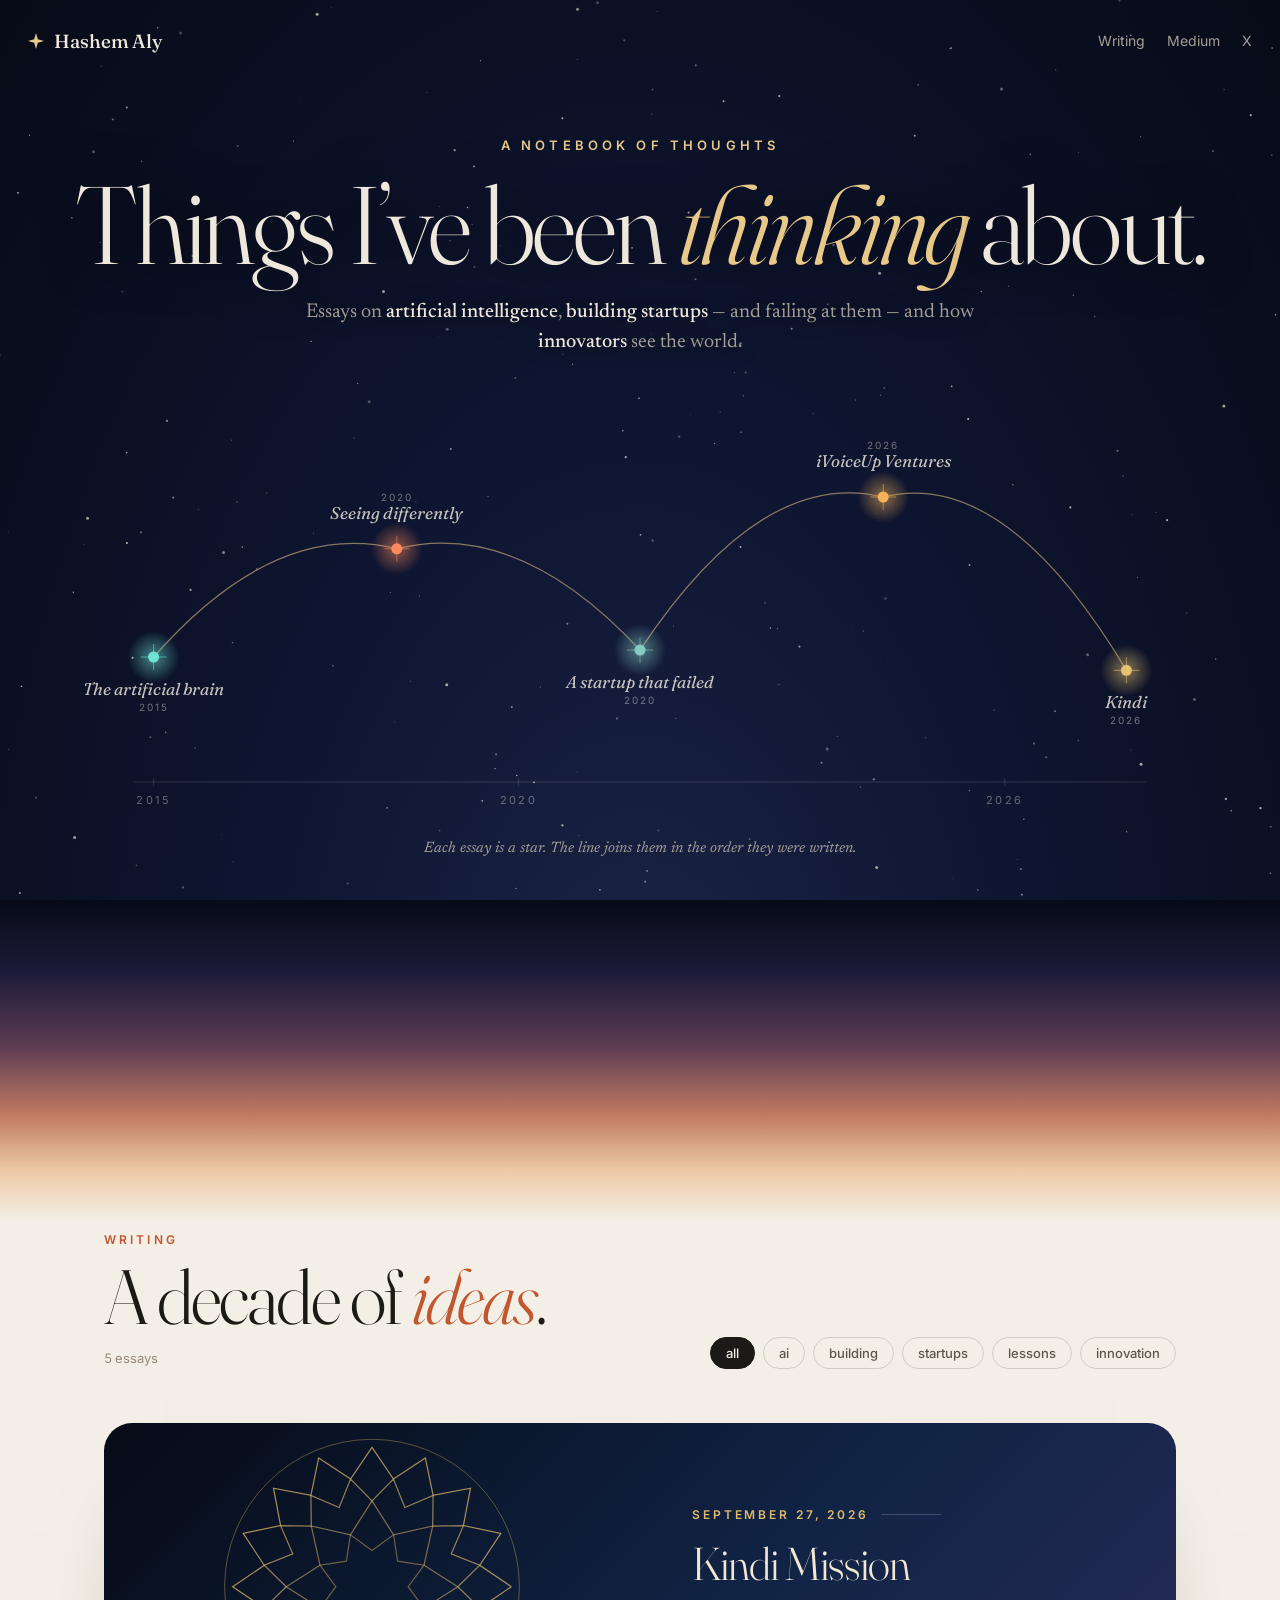
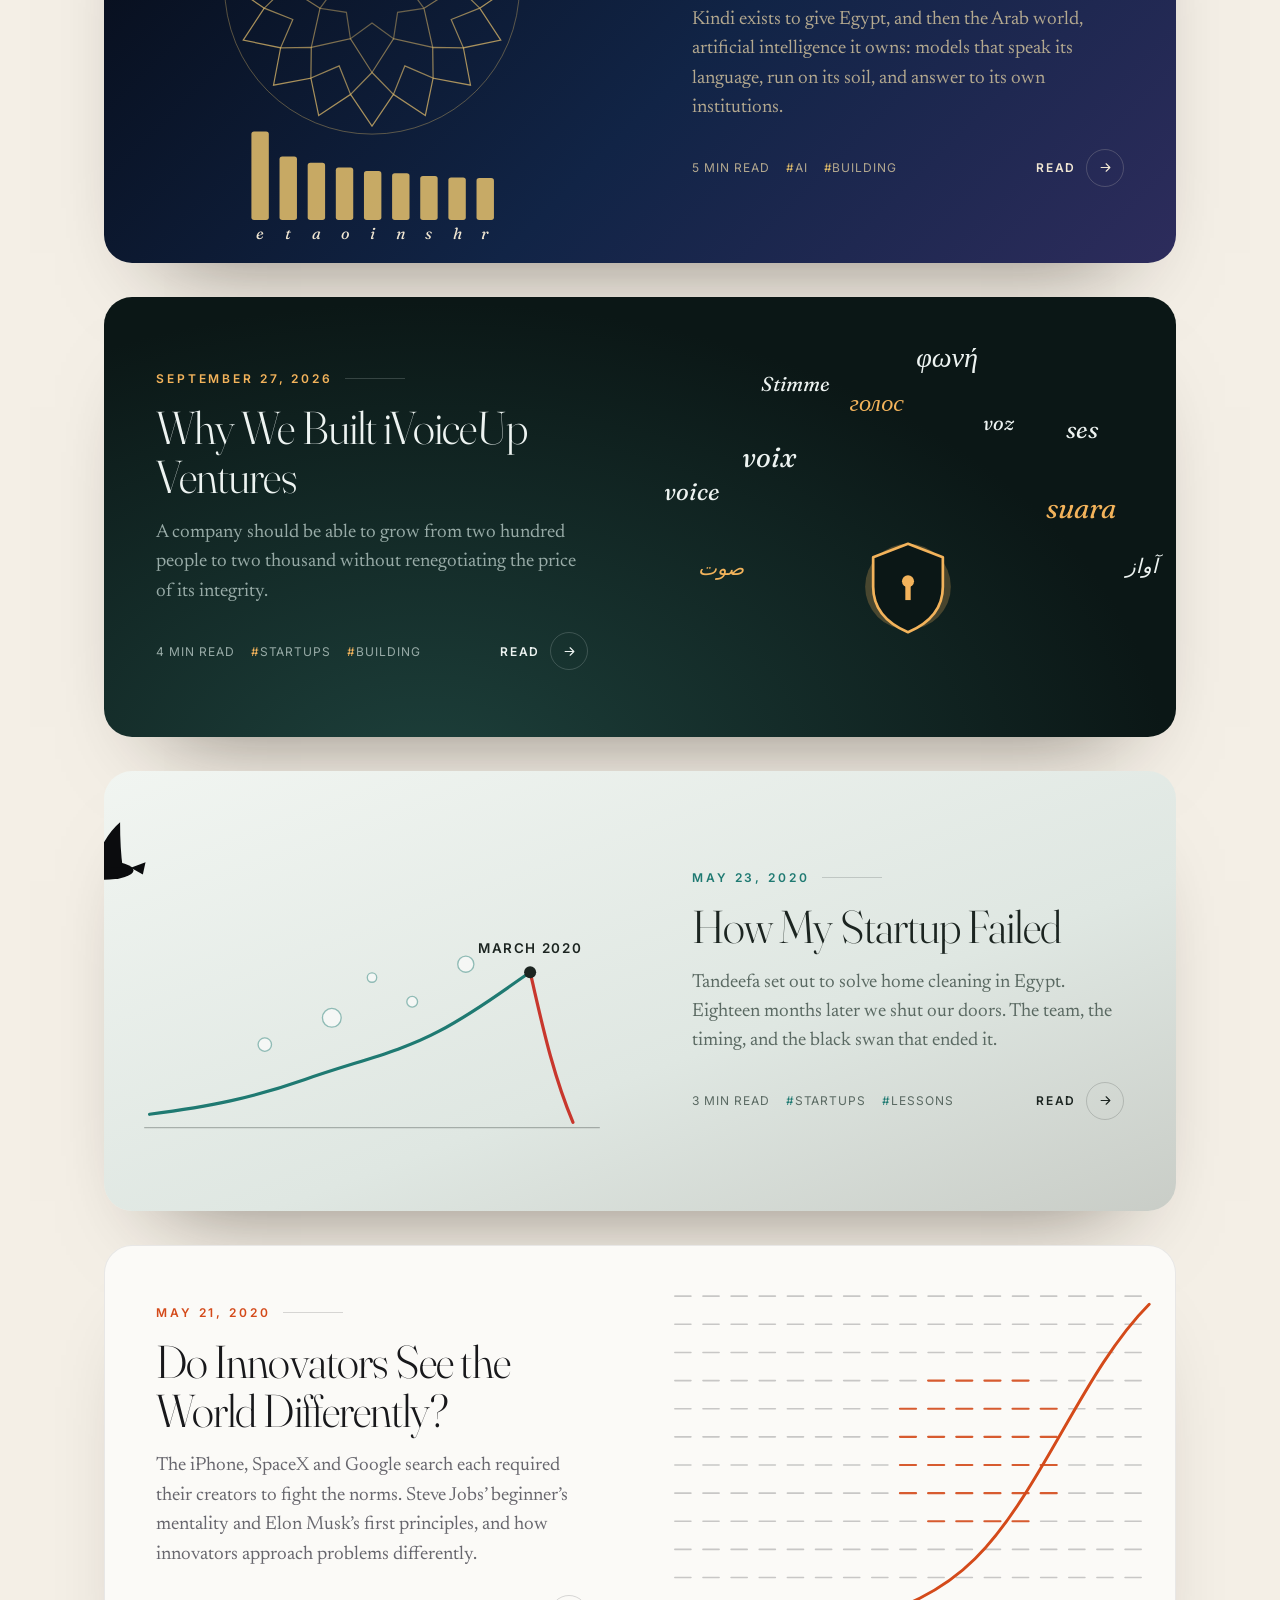
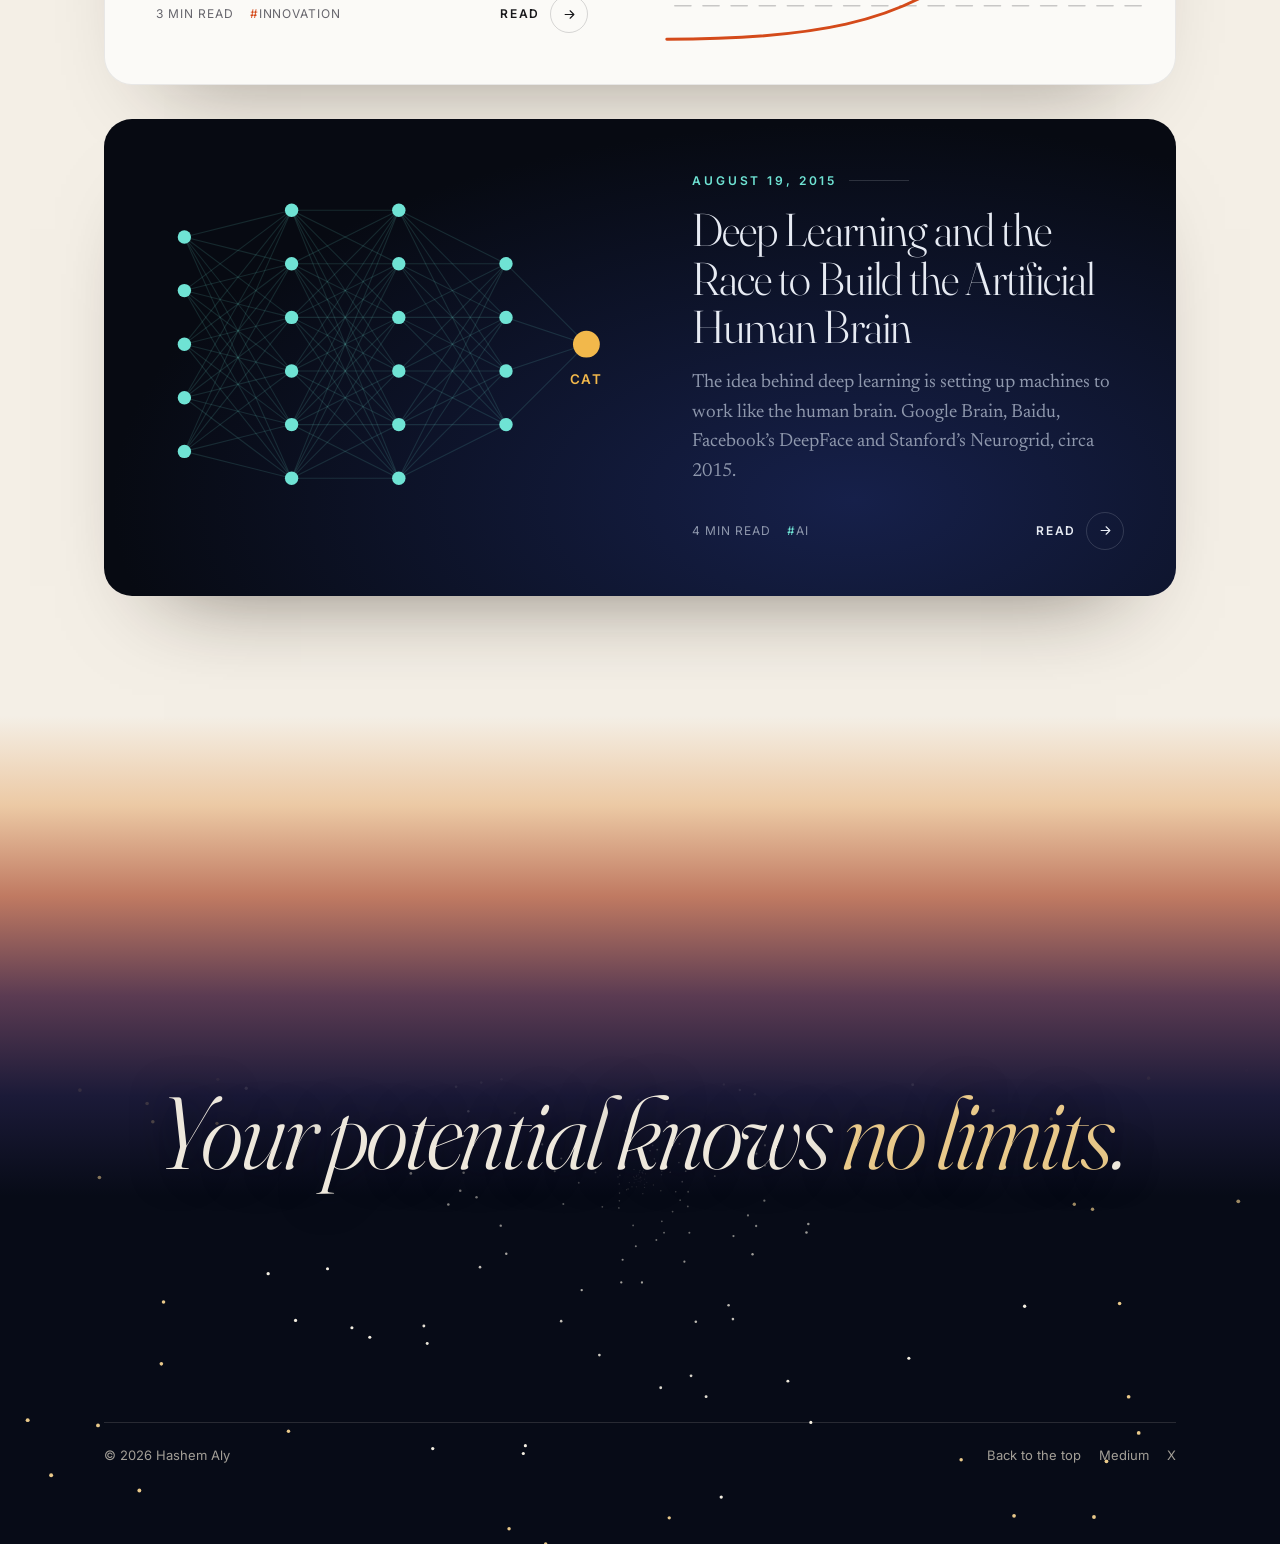
==== commit b7af7aff: "Redesign the homepage to match the essays The opening is a night sky in which each essay is a star i" ====
--- a/index.html
+++ b/index.html
@@ -4,251 +4,272 @@
 <meta charset="utf-8">
 <meta name="viewport" content="width=device-width, initial-scale=1">
 <title>Hashem Aly — Thoughts</title>
-<meta name="description" content="Essays and notes by Hashem Aly on technology, startups, innovation and building things.">
+<meta name="description" content="Essays and notes by Hashem Aly on artificial intelligence, startups, innovation and building things.">
+<meta property="og:title" content="Hashem Aly — Thoughts">
+<meta property="og:description" content="Essays on artificial intelligence, building startups, and how innovators see the world.">
 <link rel="preconnect" href="https://fonts.googleapis.com">
 <link rel="preconnect" href="https://fonts.gstatic.com" crossorigin>
-<link href="https://fonts.googleapis.com/css2?family=Fraunces:ital,opsz,wght@0,9..144,300..700;1,9..144,300..600&family=Inter:wght@400;500;600&display=swap" rel="stylesheet">
-<link rel="icon" href="data:image/svg+xml,%3Csvg xmlns='http://www.w3.org/2000/svg' viewBox='0 0 32 32'%3E%3Ccircle cx='16' cy='16' r='14' fill='%23c2562f'/%3E%3Ctext x='16' y='22' font-family='Georgia' font-size='17' text-anchor='middle' fill='%23fbf7f0'%3EH%3C/text%3E%3C/svg%3E">
+<link href="https://fonts.googleapis.com/css2?family=Amiri:wght@400;700&family=Fraunces:ital,opsz,wght@0,9..144,300..700;1,9..144,300..600&family=Newsreader:ital,opsz,wght@0,6..72,400..600;1,6..72,400..500&family=Inter:wght@400;500;600&display=swap" rel="stylesheet">
+<link rel="icon" href="data:image/svg+xml,%3Csvg xmlns='http://www.w3.org/2000/svg' viewBox='0 0 32 32'%3E%3Ccircle cx='16' cy='16' r='14' fill='%230a1020'/%3E%3Cpath d='M16 7l2 7 7 2-7 2-2 7-2-7-7-2 7-2z' fill='%23e9c98a'/%3E%3C/svg%3E">
 <style>
   :root {
-    --paper: #f6f1e7;
-    --paper-2: #efe7d8;
-    --ink: #1f1b16;
-    --ink-soft: #5c5347;
-    --ink-faint: #9a8f80;
-    --rule: #d9cfbd;
+    --night: #0a1020;
+    --night-fg: #eee8dc;
+    --night-muted: #a39f97;
+    --gold: #e9c98a;
+    --paper: #f4efe6;
+    --ink: #1c1a17;
+    --ink-soft: #5d564c;
+    --ink-faint: #958b7c;
+    --rule: rgba(28, 26, 23, .16);
     --accent: #c2562f;
-    --accent-soft: #e9b79f;
-    --node: #1f1b16;
-  }
-  @media (prefers-color-scheme: dark) {
-    :root:not([data-theme="light"]) {
-      --paper: #16130f;
-      --paper-2: #1f1b16;
-      --ink: #f1e9dc;
-      --ink-soft: #bfb3a2;
-      --ink-faint: #7d7365;
-      --rule: #3a332a;
-      --accent: #e8825a;
-      --accent-soft: #6b3a26;
-      --node: #f1e9dc;
-    }
-  }
-  :root[data-theme="dark"] {
-    --paper: #16130f;
-    --paper-2: #1f1b16;
-    --ink: #f1e9dc;
-    --ink-soft: #bfb3a2;
-    --ink-faint: #7d7365;
-    --rule: #3a332a;
-    --accent: #e8825a;
-    --accent-soft: #6b3a26;
-    --node: #f1e9dc;
-  }
-
+  }
   * { box-sizing: border-box; }
-  html { -webkit-text-size-adjust: 100%; }
+  html { -webkit-text-size-adjust: 100%; scroll-behavior: smooth; }
   body {
-    margin: 0;
-    background: var(--paper);
-    color: var(--ink);
-    font-family: "Inter", system-ui, -apple-system, sans-serif;
-    font-size: 16px;
-    line-height: 1.6;
-    -webkit-font-smoothing: antialiased;
-    overflow-x: hidden;
-  }
-  /* faint paper grain */
-  body::before {
-    content: "";
-    position: fixed; inset: 0;
-    pointer-events: none;
-    opacity: .35;
-    background-image: url("data:image/svg+xml,%3Csvg xmlns='http://www.w3.org/2000/svg' width='160' height='160'%3E%3Cfilter id='n'%3E%3CfeTurbulence type='fractalNoise' baseFrequency='.9' numOctaves='2' stitchTiles='stitch'/%3E%3CfeColorMatrix values='0 0 0 0 0.5 0 0 0 0 0.45 0 0 0 0 0.4 0 0 0 .08 0'/%3E%3C/filter%3E%3Crect width='100%25' height='100%25' filter='url(%23n)'/%3E%3C/svg%3E");
-    z-index: 0;
+    margin: 0; background: var(--night); color: var(--night-fg);
+    font-family: "Newsreader", Georgia, serif; font-size: 20px; line-height: 1.6;
+    -webkit-font-smoothing: antialiased; overflow-x: hidden;
   }
   a { color: inherit; }
-  .wrap { position: relative; z-index: 1; max-width: 1040px; margin: 0 auto; padding: 0 24px; }
+  section { position: relative; }
+  .inner { max-width: 1120px; margin: 0 auto; padding: 0 24px; position: relative; z-index: 1; }
 
   /* ---------- top bar ---------- */
-  header.bar {
-    display: flex; align-items: center; justify-content: space-between;
-    padding: 28px 0 0;
-  }
-  .mark { display: flex; align-items: center; gap: 10px; text-decoration: none; font-family: "Fraunces", Georgia, serif; font-size: 19px; font-weight: 500; letter-spacing: -.005em; font-variation-settings: "opsz" 36; }
-  .mark .dot { width: 10px; height: 10px; border-radius: 50%; background: var(--accent); }
-  .theme-btn {
-    appearance: none; border: 1px solid var(--rule); background: transparent; color: var(--ink-soft);
-    border-radius: 999px; width: 38px; height: 38px; cursor: pointer; display: grid; place-items: center;
-    transition: color .2s, border-color .2s;
-  }
-  .theme-btn:hover { color: var(--ink); border-color: var(--ink-faint); }
-
-  /* ---------- hero ---------- */
-  .hero {
-    display: grid; grid-template-columns: 1.05fr 1fr; gap: 40px; align-items: center;
-    padding: 56px 0 40px;
-  }
-  .eyebrow {
-    font-size: 12px; letter-spacing: .18em; text-transform: uppercase; color: var(--accent); font-weight: 600;
-  }
-  h1 {
-    font-family: "Fraunces", Georgia, serif;
-    font-weight: 400;
-    font-size: clamp(44px, 7vw, 84px);
-    line-height: .98;
-    letter-spacing: -.02em;
-    margin: 14px 0 22px;
-    font-variation-settings: "opsz" 144;
-  }
-  h1 em { font-style: italic; color: var(--accent); font-weight: 300; }
-  .lede { font-size: 18px; color: var(--ink-soft); max-width: 30em; margin: 0; }
-  .lede strong { color: var(--ink); font-weight: 500; }
-
-  /* hand-drawn constellation */
-  .sketch { width: 100%; height: auto; overflow: visible; }
-  .sketch .thread {
-    fill: none; stroke: var(--ink-faint); stroke-width: 1.2; stroke-linecap: round;
-    stroke-dasharray: var(--len); stroke-dashoffset: var(--len);
-    animation: draw 2.4s cubic-bezier(.6,.1,.2,1) forwards;
-  }
-  .sketch .thread.main { stroke: var(--accent); stroke-width: 1.6; }
-  .sketch .node { fill: var(--paper); stroke: var(--node); stroke-width: 1.5; transform-box: fill-box; transform-origin: center; opacity: 0; animation: pop .5s ease-out forwards; }
-  .sketch .node.lit { fill: var(--accent); stroke: var(--accent); }
-  .sketch a { cursor: pointer; }
-  .sketch a:hover .node, .sketch a:focus .node { fill: var(--accent); stroke: var(--accent); }
-  .sketch .lbl {
-    font-family: "Fraunces", Georgia, serif; font-style: italic; font-size: 15px; fill: var(--ink-soft);
-    opacity: 0; animation: fade .8s ease-out forwards;
-  }
-  .sketch a:hover .lbl { fill: var(--ink); }
-  .sketch .scrawl { font-family: "Fraunces", Georgia, serif; font-size: 12px; fill: var(--ink-faint); letter-spacing: .08em; opacity: 0; animation: fade 1s ease-out 2.6s forwards; }
-  @keyframes draw { to { stroke-dashoffset: 0; } }
-  @keyframes pop { 0% { opacity: 0; transform: scale(.2); } 70% { transform: scale(1.25); } 100% { opacity: 1; transform: scale(1); } }
-  @keyframes fade { to { opacity: 1; } }
-  @media (prefers-reduced-motion: reduce) {
-    .sketch .thread { animation: none; stroke-dashoffset: 0; }
-    .sketch .node, .sketch .lbl, .sketch .scrawl { animation: none; opacity: 1; }
-    .entry { transition: none !important; opacity: 1 !important; transform: none !important; }
-  }
-
-  /* ---------- thoughts list ---------- */
-  .section-head {
-    display: flex; align-items: baseline; justify-content: space-between; gap: 16px;
-    border-top: 1px solid var(--ink); padding-top: 14px; margin-top: 24px;
-  }
-  .section-head h2 { font-family: "Fraunces", Georgia, serif; font-weight: 500; font-size: 22px; margin: 0; }
-  .section-head .count { font-size: 13px; color: var(--ink-faint); font-variant-numeric: tabular-nums; }
-
-  .filters { display: flex; flex-wrap: wrap; gap: 8px; margin: 20px 0 8px; }
+  .bar {
+    position: absolute; top: 0; left: 0; right: 0; z-index: 5;
+    display: flex; justify-content: space-between; align-items: center; gap: 16px;
+    padding: 26px 28px; font-family: "Inter", system-ui, sans-serif; font-size: 14px; color: var(--night-muted);
+  }
+  .mark { display: inline-flex; align-items: center; gap: 10px; text-decoration: none; color: var(--night-fg); font-family: "Fraunces", Georgia, serif; font-size: 19px; font-weight: 500; letter-spacing: -.005em; font-variation-settings: "opsz" 36; }
+  .mark svg { flex: none; }
+  .bar nav { display: flex; gap: 22px; }
+  .bar nav a { text-decoration: none; transition: color .2s; }
+  .bar nav a:hover { color: var(--gold); }
+
+  /* ---------- hero: the sky ---------- */
+  .hero { height: 100vh; min-height: 680px; overflow: hidden; background: radial-gradient(ellipse at 50% 120%, #1c2447 0%, #0e1530 45%, #070b17 100%); }
+  #sky { position: absolute; inset: 0; width: 100%; height: 100%; display: block; }
+  #constellation { position: absolute; inset: 0; width: 100%; height: 100%; overflow: visible; z-index: 2; }
+  .hero .title { position: absolute; left: 0; right: 0; top: 15vh; text-align: center; z-index: 3; pointer-events: none; padding: 0 18px; }
+  .kick { font-family: "Inter", system-ui, sans-serif; font-size: 13px; letter-spacing: .32em; text-transform: uppercase; font-weight: 600; color: var(--gold); opacity: 0; animation: rise 1.6s ease-out .3s forwards; }
+  .hero h1 {
+    font-family: "Fraunces", Georgia, serif; font-weight: 300;
+    font-size: clamp(52px, 8.6vw, 124px); line-height: .96; letter-spacing: -.03em; margin: 16px 0 20px;
+    font-variation-settings: "opsz" 144; opacity: 0; animation: rise 1.8s ease-out .6s forwards;
+    text-shadow: 0 0 50px #070b17;
+  }
+  .hero h1 em { color: var(--gold); font-weight: 300; }
+  .hero .lede { font-size: 20px; line-height: 1.5; color: var(--night-muted); max-width: 34em; margin: 0 auto; opacity: 0; animation: rise 1.6s ease-out 1.1s forwards; text-shadow: 0 0 20px #070b17; }
+  .hero .lede strong { color: var(--night-fg); font-weight: 500; }
+  .hero .cap { position: absolute; left: 0; right: 0; bottom: 24px; text-align: center; z-index: 3; padding: 0 20px; font-style: italic; font-size: 15px; color: var(--night-muted); opacity: 0; transition: opacity 1.2s; pointer-events: none; }
+  .hero .cap.show { opacity: 1; }
+  @keyframes rise { from { opacity: 0; transform: translateY(16px); } to { opacity: 1; transform: none; } }
+
+  #constellation .link { fill: none; stroke: rgba(233, 201, 138, .55); stroke-width: 1.2; stroke-linecap: round; }
+  #constellation .year { font-family: "Inter", sans-serif; font-size: 11px; letter-spacing: .22em; fill: rgba(238, 232, 220, .4); }
+  #constellation .axis { stroke: rgba(238, 232, 220, .14); stroke-width: 1; }
+  #constellation a { cursor: pointer; outline: none; }
+  #constellation .halo { transition: r .4s cubic-bezier(.3, 1.5, .5, 1), opacity .4s; }
+  #constellation .core { transition: r .4s cubic-bezier(.3, 1.5, .5, 1); }
+  #constellation .name { font-family: "Fraunces", Georgia, serif; font-style: italic; font-size: 17px; fill: rgba(238, 232, 220, .82); transition: fill .3s; }
+  #constellation .when { font-family: "Inter", sans-serif; font-size: 10px; letter-spacing: .2em; fill: rgba(238, 232, 220, .45); }
+  #constellation a:hover .name, #constellation a:focus-visible .name { fill: #fff; }
+  #constellation a:focus-visible .core { stroke: #fff; stroke-width: 2; }
+  #constellation .star { opacity: 0; transition: opacity 1s; }
+  #constellation .star.on { opacity: 1; }
+
+  /* ---------- writing ---------- */
+  .writing {
+    color: var(--ink); padding: 330px 0 120px;
+    background: linear-gradient(#070b17 0, #1b1a38 70px, #5b3b52 145px, #c07a62 215px, #ecc9a4 270px, var(--paper) 320px, var(--paper));
+  }
+  .writing-head { display: flex; flex-wrap: wrap; align-items: flex-end; justify-content: space-between; gap: 18px 30px; margin-bottom: 54px; }
+  .writing-head .k { font-family: "Inter", sans-serif; font-size: 12px; letter-spacing: .26em; text-transform: uppercase; color: var(--accent); font-weight: 600; }
+  .writing-head h2 { font-family: "Fraunces", Georgia, serif; font-weight: 300; font-size: clamp(44px, 6vw, 80px); line-height: 1; letter-spacing: -.025em; margin: 10px 0 0; font-variation-settings: "opsz" 144; }
+  .writing-head h2 em { color: var(--accent); }
+  .writing-head .count { font-family: "Inter", sans-serif; font-size: 13px; color: var(--ink-faint); font-variant-numeric: tabular-nums; margin-top: 12px; }
+  .filters { display: flex; flex-wrap: wrap; gap: 8px; align-items: center; }
   .chip {
-    appearance: none; font: inherit; font-size: 13px; cursor: pointer;
+    appearance: none; font: 500 13px "Inter", sans-serif; cursor: pointer; text-transform: lowercase;
     border: 1px solid var(--rule); background: transparent; color: var(--ink-soft);
-    padding: 5px 14px; border-radius: 999px; transition: all .2s;
+    padding: 7px 15px; border-radius: 999px; transition: all .2s;
   }
   .chip:hover { border-color: var(--ink-faint); color: var(--ink); }
   .chip[aria-pressed="true"] { background: var(--ink); color: var(--paper); border-color: var(--ink); }
-
-  ol.entries { list-style: none; margin: 0; padding: 0; counter-reset: n; }
-  .entry {
-    display: grid; grid-template-columns: 150px 1fr auto; gap: 28px; align-items: start;
-    padding: 30px 0; border-bottom: 1px solid var(--rule);
-    opacity: 0; transform: translateY(14px); transition: opacity .7s ease, transform .7s ease;
-  }
-  .entry.in { opacity: 1; transform: none; }
-  .entry[hidden] { display: none; }
-  .when { font-size: 13px; color: var(--ink-faint); font-variant-numeric: tabular-nums; padding-top: 8px; }
-  .when .yr { display: block; font-family: "Fraunces", Georgia, serif; font-size: 30px; color: var(--ink); line-height: 1; margin-bottom: 4px; letter-spacing: -.01em; }
-  .when .pending { font-style: italic; }
-  .entry h3 {
-    font-family: "Fraunces", Georgia, serif; font-weight: 400; font-size: clamp(24px, 3.2vw, 32px);
-    line-height: 1.15; letter-spacing: -.01em; margin: 0 0 10px;
-  }
-  .entry h3 a { text-decoration: none; background-image: linear-gradient(var(--accent), var(--accent)); background-size: 0 1.5px; background-repeat: no-repeat; background-position: 0 100%; transition: background-size .4s ease; }
-  .entry:hover h3 a, .entry h3 a:focus-visible { background-size: 100% 1.5px; }
-  .entry p { margin: 0; color: var(--ink-soft); max-width: 36em; }
-  .meta { display: flex; flex-wrap: wrap; gap: 8px 14px; margin-top: 14px; font-size: 12px; letter-spacing: .06em; text-transform: uppercase; color: var(--ink-faint); }
-  .meta .tag::before { content: "#"; color: var(--accent); margin-right: 1px; }
-  .go {
-    width: 46px; height: 46px; border-radius: 50%; border: 1px solid var(--rule); display: grid; place-items: center;
-    color: var(--ink-soft); text-decoration: none; margin-top: 6px; transition: all .25s ease;
-  }
-  .entry:hover .go { background: var(--accent); border-color: var(--accent); color: #fff; transform: rotate(-45deg); }
-
-  /* ---------- closing line + footer ---------- */
-  .closing { padding: 88px 0 40px; text-align: center; }
-  .closing p {
-    font-family: "Fraunces", Georgia, serif; font-weight: 300; font-style: italic; margin: 0 auto;
-    font-size: clamp(34px, 5.4vw, 64px); line-height: 1.08; letter-spacing: -.02em; font-variation-settings: "opsz" 144;
-  }
-  .closing p em { color: var(--accent); }
-  footer {
-    display: flex; flex-wrap: wrap; justify-content: space-between; gap: 12px;
-    border-top: 1px solid var(--rule); margin-top: 40px; padding: 22px 0 40px; font-size: 13px; color: var(--ink-faint);
-  }
-  footer nav { display: flex; gap: 18px; }
-  footer a { text-decoration: none; }
-  footer a:hover { color: var(--ink); }
-
-  /* ---------- responsive ---------- */
-  @media (max-width: 820px) {
-    .hero { grid-template-columns: 1fr; padding-top: 36px; gap: 8px; }
-    .sketch { max-width: 520px; margin: 0 auto; }
+  .chip:focus-visible { outline: 2px solid var(--accent); outline-offset: 2px; }
+
+  .cards { list-style: none; margin: 0; padding: 0; display: grid; gap: 34px; }
+  .card {
+    --bg: #1c1a17; --fg: #f4efe6; --muted: #b9b0a2; --acc: #e9c98a; --line: rgba(244, 239, 230, .18);
+    position: relative; border-radius: 28px; overflow: hidden; background: var(--bg); color: var(--fg);
+    display: grid; grid-template-columns: minmax(0, 1fr) minmax(0, 1fr); min-height: 440px;
+    box-shadow: 0 50px 90px -60px rgba(30, 20, 10, .6);
+    opacity: 0; transform: translateY(30px); transition: opacity 1s ease, transform 1s ease, box-shadow .5s;
+  }
+  .card.in { opacity: 1; transform: none; }
+  .card[hidden] { display: none; }
+  .card:hover { box-shadow: 0 60px 100px -50px rgba(30, 20, 10, .75); }
+  .card:nth-child(even) .art { order: 2; }
+  .card .art { position: relative; min-height: 300px; }
+  .card .art svg { position: absolute; inset: 0; width: 100%; height: 100%; display: block; }
+  .card .body { padding: 52px 52px 46px; display: flex; flex-direction: column; justify-content: center; position: relative; z-index: 1; }
+  .card .when { font-family: "Inter", sans-serif; font-size: 12px; letter-spacing: .24em; text-transform: uppercase; color: var(--acc); font-weight: 600; display: flex; gap: 12px; align-items: center; }
+  .card .when::after { content: ""; flex: 1; max-width: 60px; height: 1px; background: var(--line); }
+  .card h3 { font-family: "Fraunces", Georgia, serif; font-weight: 300; font-size: clamp(32px, 3.6vw, 46px); line-height: 1.06; letter-spacing: -.02em; margin: 16px 0 16px; font-variation-settings: "opsz" 144; }
+  .card h3 a { text-decoration: none; }
+  .card h3 a::after { content: ""; position: absolute; inset: 0; z-index: 2; border-radius: 28px; }
+  .card p { margin: 0; color: var(--muted); font-size: 19px; line-height: 1.55; max-width: 30em; }
+  .card .meta { display: flex; flex-wrap: wrap; align-items: center; gap: 8px 16px; margin-top: 26px; font-family: "Inter", sans-serif; font-size: 12px; letter-spacing: .08em; text-transform: uppercase; color: var(--muted); }
+  .card .meta .tag::before { content: "#"; color: var(--acc); }
+  .card .read { margin-left: auto; display: inline-flex; align-items: center; gap: 10px; color: var(--fg); font-weight: 600; letter-spacing: .14em; }
+  .card .read i { display: grid; place-items: center; width: 38px; height: 38px; border-radius: 50%; border: 1px solid var(--line); transition: all .35s; font-style: normal; }
+  .card:hover .read i { background: var(--acc); border-color: var(--acc); color: var(--bg); transform: translateX(4px); }
+  .card a:focus-visible::after { outline: 2px solid var(--acc); outline-offset: -6px; }
+
+  /* card looks: each essay keeps the colours of its own page */
+  .look-kindi { --bg: linear-gradient(135deg, #060b16, #112446 55%, #2d2c5c); --fg: #f1e7d3; --muted: #b3a88f; --acc: #dcb96a; --line: rgba(241, 231, 211, .2); background: linear-gradient(135deg, #060b16, #112446 55%, #2d2c5c); }
+  .look-ivoiceup { --fg: #edf3f1; --muted: #98aba7; --acc: #f3b35b; --line: rgba(237, 243, 241, .18); background: radial-gradient(ellipse at 30% 110%, #1d403b, #0b1716 70%); }
+  .look-innovators { --fg: #18181b; --muted: #67666d; --acc: #d44a1a; --line: rgba(24, 24, 27, .16); background: #fbfaf7; box-shadow: 0 50px 90px -60px rgba(30, 20, 10, .45), inset 0 0 0 1px rgba(24, 24, 27, .08); }
+  .look-startup { --fg: #1c2521; --muted: #5a6962; --acc: #1f7a72; --line: rgba(28, 37, 33, .18); background: linear-gradient(160deg, #f1f5f1, #dfe7e2 60%, #c9cdc7); }
+  .look-brain { --fg: #e7ebf3; --muted: #8f98ad; --acc: #6fe3d4; --line: rgba(231, 235, 243, .16); background: radial-gradient(ellipse at 70% 80%, #16204a, #070a12 70%); }
+  .look-plain { --fg: var(--ink); --muted: var(--ink-soft); --acc: var(--accent); --line: var(--rule); background: #fbf8f2; }
+  .card .bg { position: absolute; inset: 0; background: var(--bg); z-index: -1; }
+
+  /* emblem motion: paused until the card is on screen */
+  .art * { animation-play-state: paused; }
+  .card.in .art * { animation-play-state: running; }
+  .draw { stroke-dasharray: var(--len, 1200); stroke-dashoffset: var(--len, 1200); transition: stroke-dashoffset 2.4s cubic-bezier(.6, .1, .2, 1); }
+  .card.in .draw { stroke-dashoffset: 0; }
+  .spin { transform-box: fill-box; transform-origin: center; animation: spin 80s linear infinite; }
+  @keyframes spin { to { transform: rotate(360deg); } }
+  .barh { transform-box: fill-box; transform-origin: 50% 100%; transform: scaleY(0); transition: transform 1.4s cubic-bezier(.3, 1.2, .4, 1); }
+  .card.in .barh { transform: none; }
+  .fly { animation: fly var(--dur, 5s) ease-in infinite; }
+  @keyframes fly { 0% { transform: translate(0, 0) scale(1); opacity: 0; } 6%, 62% { transform: translate(0, 0) scale(1); opacity: .7; } 86% { transform: translate(var(--dx), var(--dy)) scale(.15); opacity: .2; } 88%, 100% { transform: translate(var(--dx), var(--dy)) scale(.15); opacity: 0; } }
+  .shieldglow { transform-box: fill-box; transform-origin: center; animation: sg 2.5s ease-out infinite; }
+  @keyframes sg { 0% { transform: scale(.7); opacity: .6; } 100% { transform: scale(1.8); opacity: 0; } }
+  .turn { transform-box: fill-box; transform-origin: center; animation: turn 4s ease-in-out infinite; }
+  @keyframes turn { 0%, 30% { transform: rotate(0); } 50%, 80% { transform: rotate(var(--r)); } 100% { transform: rotate(0); } }
+  .swan { animation: swan 7s linear infinite; }
+  @keyframes swan { 0% { transform: translateX(460px); } 100% { transform: translateX(-160px); } }
+  .fire { animation: fire 2.6s ease-in-out infinite; }
+  @keyframes fire { 0%, 100% { opacity: .25; } 40% { opacity: 1; } }
+
+  /* ---------- finale ---------- */
+  .finale {
+    min-height: 92vh; display: grid; place-items: center; text-align: center; overflow: hidden; padding: 120px 0 0;
+    background: linear-gradient(var(--paper) 0, #ecc9a4 90px, #c07a62 180px, #5b3b52 280px, #1b1a38 380px, #070b17 480px);
+  }
+  #warp { position: absolute; inset: 0; width: 100%; height: 100%; display: block; }
+  .finale .line { position: relative; z-index: 2; margin-top: 200px; }
+  .finale p.big {
+    font-family: "Fraunces", Georgia, serif; font-weight: 300; font-style: italic; margin: 0 auto; max-width: 14em; padding: 0 20px;
+    font-size: clamp(46px, 8vw, 116px); line-height: 1.02; letter-spacing: -.03em; font-variation-settings: "opsz" 144; color: var(--night-fg);
+    text-shadow: 0 0 40px #070b17;
+  }
+  .finale p.big em { color: var(--gold); }
+  .finale p.big .w { display: inline-block; opacity: 0; transform: translateY(18px); filter: blur(6px); transition: opacity 1.1s, transform 1.1s, filter 1.1s; }
+  .finale.in p.big .w { opacity: 1; transform: none; filter: none; }
+  .finale footer {
+    position: relative; z-index: 2; display: flex; flex-wrap: wrap; justify-content: space-between; gap: 12px; width: min(1072px, calc(100% - 48px)); margin: 150px auto 0;
+    padding: 22px 0 34px; border-top: 1px solid rgba(238, 232, 220, .14); font-family: "Inter", sans-serif; font-size: 13px; color: var(--night-muted);
+  }
+  .finale footer nav { display: flex; gap: 18px; }
+  .finale footer a { text-decoration: none; }
+  .finale footer a:hover { color: var(--gold); }
+
+  @media (max-width: 900px) {
+    .card { grid-template-columns: 1fr; min-height: 0; }
+    .card:nth-child(even) .art { order: 0; }
+    .card .art { min-height: 250px; }
+    .card .body { padding: 8px 30px 34px; }
   }
   @media (max-width: 640px) {
-    .wrap { padding: 0 16px; }
-    .entry { grid-template-columns: 1fr auto; gap: 6px 16px; padding: 24px 0; }
-    .when { grid-column: 1 / -1; padding-top: 0; display: flex; align-items: baseline; gap: 10px; }
-    .when .yr { font-size: 22px; margin: 0; }
-    .go { width: 40px; height: 40px; }
-    .closing { padding: 64px 0 28px; }
+    body { font-size: 18px; }
+    .inner { padding: 0 16px; }
+    .bar { padding: 20px 16px; }
+    .bar nav { gap: 14px; font-size: 13px; }
+    .bar nav .wide { display: none; }
+    .hero .lede { font-size: 17px; }
+    #constellation .name { font-size: 13px; }
+    #constellation .when { font-size: 9px; }
+    .writing { padding-top: 320px; }
+    .card { border-radius: 22px; }
+    .card h3 a::after { border-radius: 22px; }
+    .card .art { min-height: 220px; }
+    .card .body { padding: 4px 22px 28px; }
+    .card p { font-size: 17px; }
+    .card .read { margin-left: 0; width: 100%; }
+    .finale footer { width: calc(100% - 32px); }
+  }
+  @media (prefers-reduced-motion: reduce) {
+    *, *::before, *::after { animation-duration: .01ms !important; animation-iteration-count: 1 !important; transition-duration: .01ms !important; }
+    .swan, .fly { display: none; }
   }
 </style>
 </head>
 <body>
-<div class="wrap">
-
-  <header class="bar">
-    <a class="mark" href="#top"><span class="dot"></span>Hashem Aly</a>
-    <button class="theme-btn" id="themeBtn" aria-label="Toggle dark mode">
-      <svg width="16" height="16" viewBox="0 0 24 24" fill="none" stroke="currentColor" stroke-width="1.8" stroke-linecap="round"><path d="M21 12.8A9 9 0 1 1 11.2 3a7 7 0 0 0 9.8 9.8z"/></svg>
-    </button>
-  </header>
-
-  <section class="hero" id="top">
-    <div>
-      <div class="eyebrow">A notebook of thoughts</div>
-      <h1>Things I've been <em>thinking</em> about.</h1>
-      <p class="lede">Essays on <strong>artificial intelligence</strong>, <strong>building startups</strong> — and failing at them — and how <strong>innovators</strong> see the world. Each thought is a node; the lines are how they connect.</p>
+
+<!-- ============================== HERO ============================== -->
+<section class="hero" id="top" aria-label="Hashem Aly">
+  <div class="bar">
+    <a class="mark" href="#top"><svg width="16" height="16" viewBox="0 0 16 16" aria-hidden="true"><path d="M8 0l1.8 6.2L16 8l-6.2 1.8L8 16l-1.8-6.2L0 8l6.2-1.8z" fill="#e9c98a"/></svg>Hashem Aly</a>
+    <nav>
+      <a href="#writing">Writing</a>
+      <a class="wide" href="https://medium.com/@shoomi" target="_blank" rel="noopener">Medium</a>
+      <a href="https://x.com/shooommi" target="_blank" rel="noopener">X</a>
+    </nav>
+  </div>
+  <canvas id="sky" aria-hidden="true"></canvas>
+  <svg id="constellation" role="img" aria-label="The essays as a constellation, joined in the order they were written"></svg>
+  <div class="title">
+    <div class="kick">A notebook of thoughts</div>
+    <h1>Things I’ve been <em>thinking</em> about.</h1>
+    <p class="lede">Essays on <strong>artificial intelligence</strong>, <strong>building startups</strong> — and failing at them — and how <strong>innovators</strong> see the world.</p>
+  </div>
+  <p class="cap" id="cap">Each essay is a star. The line joins them in the order they were written.</p>
+</section>
+
+<!-- ============================== WRITING ============================== -->
+<section class="writing" id="writing">
+  <div class="inner">
+    <div class="writing-head">
+      <div>
+        <div class="k">Writing</div>
+        <h2>A decade of <em>ideas</em>.</h2>
+        <div class="count" id="count"></div>
+      </div>
+      <div class="filters" id="filters" role="group" aria-label="Filter by topic"></div>
     </div>
-    <svg class="sketch" id="sketch" viewBox="0 0 480 400" role="img" aria-label="A hand-drawn constellation linking each essay"></svg>
-  </section>
-
-  <div class="section-head">
-    <h2>Writing</h2>
-    <span class="count" id="count"></span>
+    <ol class="cards" id="cards"></ol>
   </div>
-  <div class="filters" id="filters" role="group" aria-label="Filter by topic"></div>
-  <ol class="entries" id="entries"></ol>
-
-  <section class="closing">
-    <p>Your potential knows <em>no limits</em>.</p>
-  </section>
-
+</section>
+
+<!-- ============================== FINALE ============================== -->
+<section class="finale" id="finale">
+  <canvas id="warp" aria-hidden="true"></canvas>
+  <div class="line">
+    <p class="big" id="big">Your potential knows <em>no limits</em>.</p>
+  </div>
   <footer>
     <span>© <span id="yr"></span> Hashem Aly</span>
     <nav>
+      <a href="#top">Back to the top</a>
       <a href="https://medium.com/@shoomi" target="_blank" rel="noopener">Medium</a>
       <a href="https://x.com/shooommi" target="_blank" rel="noopener">X</a>
     </nav>
   </footer>
-</div>
+</section>
 
 <script>
 /* ==========================================================================
    YOUR THOUGHTS — edit this list to add, remove or update posts.
    date: "YYYY-MM-DD" (leave "" if unknown; the page shows "Date to come")
    page: the essay's page on this site; url: where it was first published
+   look: the card's colours and emblem — kindi, ivoiceup, innovators,
+         startup, brain, or plain for anything new
+   star: the colour of its star in the sky at the top of the page
    The list is sorted newest first automatically.
    ========================================================================== */
 const THOUGHTS = [
@@ -261,7 +282,9 @@
     mins: 5,
     excerpt: "Kindi exists to give Egypt, and then the Arab world, artificial intelligence it owns: models that speak its language, run on its soil, and answer to its own institutions.",
     tags: ["ai", "building"],
-    short: "Kindi"
+    short: "Kindi",
+    look: "kindi",
+    star: "#e6c371"
   },
   {
     title: "Why We Built iVoiceUp Ventures",
@@ -272,7 +295,9 @@
     mins: 4,
     excerpt: "A company should be able to grow from two hundred people to two thousand without renegotiating the price of its integrity.",
     tags: ["startups", "building"],
-    short: "iVoiceUp Ventures"
+    short: "iVoiceUp Ventures",
+    look: "ivoiceup",
+    star: "#f3b35b"
   },
   {
     title: "Do Innovators See the World Differently?",
@@ -283,7 +308,9 @@
     mins: 3,
     excerpt: "The iPhone, SpaceX and Google search each required their creators to fight the norms. Steve Jobs’ beginner’s mentality and Elon Musk’s first principles, and how innovators approach problems differently.",
     tags: ["innovation"],
-    short: "Seeing differently"
+    short: "Seeing differently",
+    look: "innovators",
+    star: "#ff8a5b"
   },
   {
     title: "How My Startup Failed",
@@ -294,7 +321,9 @@
     mins: 3,
     excerpt: "Tandeefa set out to solve home cleaning in Egypt. Eighteen months later we shut our doors. The team, the timing, and the black swan that ended it.",
     tags: ["startups", "lessons"],
-    short: "A startup that failed"
+    short: "A startup that failed",
+    look: "startup",
+    star: "#86cbbf"
   },
   {
     title: "Deep Learning and the Race to Build the Artificial Human Brain",
@@ -305,127 +334,284 @@
     mins: 4,
     excerpt: "The idea behind deep learning is setting up machines to work like the human brain. Google Brain, Baidu, Facebook’s DeepFace and Stanford’s Neurogrid, circa 2015.",
     tags: ["ai"],
-    short: "The artificial brain"
+    short: "The artificial brain",
+    look: "brain",
+    star: "#6fe3d4"
   }
 ];
 </script>
 
 <script>
 (() => {
+  const NS = "http://www.w3.org/2000/svg";
+  const reduce = matchMedia("(prefers-reduced-motion: reduce)").matches;
+  const clamp = (v, a, b) => Math.min(b, Math.max(a, v));
+  const esc = s => String(s).replace(/[&<>"']/g, c => ({ "&": "&amp;", "<": "&lt;", ">": "&gt;", '"': "&quot;", "'": "&#39;" }[c]));
+  const el = (tag, attrs, parent) => {
+    const n = document.createElementNS(NS, tag);
+    for (const k in attrs) n.setAttribute(k, attrs[k]);
+    if (parent) parent.appendChild(n);
+    return n;
+  };
   const posts = THOUGHTS.slice().sort((a, b) => (b.date || "").localeCompare(a.date || ""));
   const fmt = d => {
     if (!d) return null;
     const dt = new Date(d + "T12:00:00");
     return { yr: dt.getFullYear(), md: dt.toLocaleDateString("en-US", { month: "long", day: "numeric" }) };
   };
-  const esc = s => String(s).replace(/[&<>"']/g, c => ({ "&": "&amp;", "<": "&lt;", ">": "&gt;", '"': "&quot;", "'": "&#39;" }[c]));
-  const arrow = '<svg width="16" height="16" viewBox="0 0 24 24" fill="none" stroke="currentColor" stroke-width="1.8" stroke-linecap="round" stroke-linejoin="round"><path d="M5 12h14M13 6l6 6-6 6"/></svg>';
-
-  /* ---- list ---- */
-  const list = document.getElementById("entries");
-  list.innerHTML = posts.map((p, i) => {
+
+  /* =================== HERO: a sky of stars =================== */
+  const sky = document.getElementById("sky"), sx = sky.getContext("2d");
+  const con = document.getElementById("constellation"), cap = document.getElementById("cap");
+  let W, H, dpr, dust = [], shoot = null, sraf, st0 = performance.now(), skyOn = true;
+  function skyLayout() {
+    dpr = Math.min(2, devicePixelRatio || 1);
+    W = sky.clientWidth; H = sky.clientHeight;
+    sky.width = W * dpr; sky.height = H * dpr; sx.setTransform(dpr, 0, 0, dpr, 0, 0);
+    let s = 3;
+    const r = () => (s = (s * 16807) % 2147483647) / 2147483647;
+    dust = Array.from({ length: Math.round(W * H / 5200) }, () => ({ x: r() * W, y: r() * H, r: r() < .08 ? 1.5 : .4 + r() * .8, ph: r() * 6.3, sp: .5 + r() * 1.5 }));
+  }
+  function skyFrame(now) {
+    const t = (now - st0) / 1000;
+    sx.clearRect(0, 0, W, H);
+    for (const d of dust) {
+      sx.globalAlpha = (.25 + .45 * (.5 + .5 * Math.sin(t * d.sp + d.ph))) * clamp(t / 1.5, 0, 1);
+      sx.fillStyle = "#f4efe2"; sx.beginPath(); sx.arc(d.x, d.y, d.r, 0, 7); sx.fill();
+    }
+    // now and then, a shooting star
+    if (!shoot && Math.random() < .004 && t > 3) shoot = { x: Math.random() * W * .7 + W * .2, y: Math.random() * H * .3, k: 0 };
+    if (shoot) {
+      shoot.k += .018;
+      const x = shoot.x - shoot.k * 260, y = shoot.y + shoot.k * 120;
+      const g = sx.createLinearGradient(x, y, x + 90, y - 42);
+      g.addColorStop(0, "rgba(255,244,220,.9)"); g.addColorStop(1, "rgba(255,244,220,0)");
+      sx.globalAlpha = Math.sin(shoot.k * Math.PI); sx.strokeStyle = g; sx.lineWidth = 1.4;
+      sx.beginPath(); sx.moveTo(x, y); sx.lineTo(x + 90, y - 42); sx.stroke();
+      if (shoot.k >= 1) shoot = null;
+    }
+    sx.globalAlpha = 1;
+    if (skyOn && !reduce) sraf = requestAnimationFrame(skyFrame);
+  }
+
+  // the essays, oldest to newest, left to right
+  function drawConstellation() {
+    con.innerHTML = "";
+    con.setAttribute("viewBox", `0 0 ${W} ${H}`);
+    const mob = W < 640;
+    const chrono = posts.slice().reverse();
+    const n = chrono.length;
+    const x0 = W * (mob ? .12 : .12), x1 = W * (mob ? .88 : .88);
+    const yMid = H * (mob ? .68 : .68), amp = H * (mob ? .08 : .1);
+    // on a phone, stagger the lower stars so their names never collide
+    const pts = chrono.map((p, i) => [n === 1 ? W / 2 : x0 + (x1 - x0) * i / (n - 1), yMid + (i % 2 ? -amp : amp * .5) + (mob ? (i % 4 === 2 ? amp * .75 : 0) : Math.sin(i * 1.7) * amp * .3)]);
+    // a faint time axis
+    const ay = H - 118;
+    if (!mob) el("path", { d: `M${x0 - 20} ${ay} H${x1 + 20}`, class: "axis" }, con);
+    const years = [...new Set(chrono.map(p => (p.date || "").slice(0, 4)).filter(Boolean))];
+    if (!mob) years.forEach(y => {
+      const xs = chrono.map((p, i) => (p.date || "").startsWith(y) ? pts[i][0] : null).filter(v => v != null);
+      const x = xs.reduce((a, b) => a + b, 0) / xs.length;
+      el("path", { d: `M${x} ${ay - 4} v8`, class: "axis" }, con);
+      const t = el("text", { x, y: ay + 22, "text-anchor": "middle", class: "year" }, con); t.textContent = y;
+    });
+    // the line, drawn in the order the essays were written
+    let d = "";
+    pts.forEach(([x, y], i) => {
+      if (!i) { d = `M${x} ${y}`; return; }
+      const [px, py] = pts[i - 1];
+      d += ` Q${((px + x) / 2).toFixed(1)} ${(Math.min(py, y) - 30).toFixed(1)} ${x.toFixed(1)} ${y.toFixed(1)}`;
+    });
+    const line = el("path", { d, class: "link" }, con);
+    const L = line.getTotalLength();
+    line.style.strokeDasharray = L; line.style.strokeDashoffset = L;
+    line.style.transition = reduce ? "none" : "stroke-dashoffset 3.2s cubic-bezier(.6,.1,.2,1) 1.4s";
+    requestAnimationFrame(() => requestAnimationFrame(() => line.style.strokeDashoffset = 0));
+    chrono.forEach((p, i) => {
+      const [x, y] = pts[i];
+      const a = el("a", { href: p.page, class: "star", "aria-label": `${p.title}${p.date ? ", " + fmt(p.date).yr : ""}` }, con);
+      const col = p.star || "#e9c98a";
+      const glow = el("radialGradient", { id: "g" + i }, a);
+      el("stop", { offset: 0, "stop-color": col, "stop-opacity": .55 }, glow);
+      el("stop", { offset: 1, "stop-color": col, "stop-opacity": 0 }, glow);
+      const halo = el("circle", { cx: x, cy: y, r: 26, fill: `url(#g${i})`, class: "halo" }, a);
+      const core = el("circle", { cx: x, cy: y, r: 5.5, fill: col, class: "core" }, a);
+      el("path", { d: `M${x} ${y - 13} V${y + 13} M${x - 13} ${y} H${x + 13}`, stroke: col, "stroke-width": .8, opacity: .7 }, a);
+      const up = i % 2 === 1;
+      const nm = el("text", { x, y: up ? y - 30 : y + 38, "text-anchor": "middle", class: "name" }, a); nm.textContent = p.short || p.title;
+      const wh = el("text", { x, y: up ? y - 48 : y + 54, "text-anchor": "middle", class: "when" }, a); wh.textContent = p.date ? fmt(p.date).yr : "";
+      if (mob) { nm.setAttribute("text-anchor", i === 0 ? "start" : i === n - 1 ? "end" : "middle"); wh.setAttribute("text-anchor", nm.getAttribute("text-anchor")); if (i === 0) { nm.setAttribute("x", x - 8); wh.setAttribute("x", x - 8); } if (i === n - 1) { nm.setAttribute("x", x + 8); wh.setAttribute("x", x + 8); } }
+      // an invisible, larger target for fingers
+      el("circle", { cx: x, cy: y, r: 30, fill: "transparent" }, a);
+      a.addEventListener("mouseenter", () => { halo.setAttribute("r", 44); core.setAttribute("r", 8); });
+      a.addEventListener("mouseleave", () => { halo.setAttribute("r", 26); core.setAttribute("r", 5.5); });
+      setTimeout(() => a.classList.add("on"), reduce ? 0 : 1400 + i * 3200 / n);
+    });
+    setTimeout(() => cap.classList.add("show"), reduce ? 0 : 4800);
+  }
+  skyLayout(); drawConstellation(); sraf = requestAnimationFrame(skyFrame);
+  let rt; addEventListener("resize", () => { clearTimeout(rt); rt = setTimeout(() => { skyLayout(); drawConstellation(); if (reduce) skyFrame(performance.now()); }, 150); });
+  new IntersectionObserver(([e]) => { skyOn = e.isIntersecting; cancelAnimationFrame(sraf); if (skyOn && !reduce) sraf = requestAnimationFrame(skyFrame); }).observe(sky);
+  if (reduce) skyFrame(performance.now() + 5000);
+
+  /* =================== emblems: a small piece of each essay's page =================== */
+  const star = (n, r1, r2, rot = 0, cx = 0, cy = 0) => {
+    let d = "";
+    for (let i = 0; i < n * 2; i++) { const r = i % 2 ? r2 : r1, a = rot + i * Math.PI / n; d += (i ? "L" : "M") + (cx + r * Math.cos(a)).toFixed(1) + " " + (cy + r * Math.sin(a)).toFixed(1); }
+    return d + "Z";
+  };
+  const EMBLEMS = {
+    kindi(g) {
+      const s = el("g", { class: "spin" }, g);
+      [[16, 104, 82, 0], [16, 82, 64, Math.PI / 16], [8, 64, 42, 0], [8, 42, 27, Math.PI / 8]].forEach(([n, a, b, r], i) => el("path", { d: star(n, a, b, r, 200, 118), fill: "none", stroke: "#dcb96a", "stroke-width": .9, opacity: .75 - i * .1, class: "draw", style: `transition-delay:${i * .3}s` }, s));
+      el("circle", { cx: 200, cy: 118, r: 110, fill: "none", stroke: "#dcb96a", "stroke-width": .7, opacity: .4, class: "draw" }, g);
+      // letter frequencies, as al-Kindi counted them
+      const f = [["e", 12.7], ["t", 9.1], ["a", 8.2], ["o", 7.5], ["i", 7], ["n", 6.7], ["s", 6.3], ["h", 6.1], ["r", 6]];
+      f.forEach(([c, v], i) => {
+        const x = 110 + i * 21, h = v * 5.2;
+        el("rect", { x, y: 292 - h, width: 13, height: h, rx: 2, fill: "#dcb96a", opacity: .9, class: "barh", style: `transition-delay:${.8 + i * .08}s` }, g);
+        const t = el("text", { x: x + 6.5, y: 306, "text-anchor": "middle", style: "font:italic 12px Fraunces,serif;fill:#f1e7d3" }, g); t.textContent = c;
+      });
+    },
+    ivoiceup(g) {
+      el("circle", { cx: 200, cy: 212, r: 32, fill: "#f3b35b", opacity: .25, class: "shieldglow" }, g);
+      el("path", { d: "M200 180 L226 190 V212 C226 230 214 240 200 246 C186 240 174 230 174 212 V190 Z", fill: "#0b1716", stroke: "#f3b35b", "stroke-width": 2, "stroke-linejoin": "round" }, g);
+      el("circle", { cx: 200, cy: 208, r: 4.5, fill: "#f3b35b" }, g);
+      el("rect", { x: 198, y: 210, width: 4, height: 12, fill: "#f3b35b" }, g);
+      // spread the voices on an arc above the shield, each drifting into it
+      const words = ["صوت", "voice", "voix", "Stimme", "голос", "φωνή", "voz", "ses", "suara", "آواز"].map((w, i, a) => {
+        const ang = Math.PI * (1.02 + .96 * i / (a.length - 1)), r = i % 2 ? 175 : 140;
+        return [w, 200 + Math.cos(ang) * r, 212 + Math.sin(ang) * r * .95];
+      });
+      words.forEach(([w, x, y], i) => {
+        const t = el("text", { x, y, "text-anchor": "middle", class: "fly", style: `font:italic ${15 + (i % 3) * 3}px Fraunces,Amiri,serif;fill:${i % 4 ? "#edf3f1" : "#f3b35b"};--dx:${200 - x}px;--dy:${212 - y}px;--dur:8s;animation-delay:${i * .8 - 8}s` }, g);
+        t.textContent = w;
+      });
+    },
+    innovators(g) {
+      for (let r = 0; r < 12; r++) for (let c = 0; c < 17; c++) {
+        const x = 32 + c * 21, y = 34 + r * 21;
+        const near = Math.hypot(x - 250, y - 150) < 70;
+        const p = el("path", { d: `M${x - 6} ${y} H${x + 6}`, stroke: near ? "#d44a1a" : "#18181b", "stroke-width": near ? 1.6 : 1.2, "stroke-linecap": "round", opacity: near ? .9 : .22 }, g);
+        if (near) { p.setAttribute("class", "turn"); p.style.setProperty("--r", `${(Math.atan2(y - 150, x - 250) * 180 / Math.PI + 90).toFixed(0)}deg`); p.style.animationDelay = ((x + y) % 7) * .1 + "s"; }
+      }
+      el("path", { d: "M20 290 C 120 290, 200 280, 250 230 S 330 90, 380 40", fill: "none", stroke: "#d44a1a", "stroke-width": 2.2, "stroke-linecap": "round", class: "draw" }, g);
+    },
+    startup(g) {
+      el("path", { d: "M30 262 H370", stroke: "#1c2521", "stroke-opacity": .3 }, g);
+      el("path", { d: "M34 252 C 80 246, 110 240, 150 226 S 220 206, 250 190 S 300 158, 318 146", fill: "none", stroke: "#1f7a72", "stroke-width": 2.4, "stroke-linecap": "round", class: "draw" }, g);
+      el("path", { d: "M318 146 C 326 180, 334 220, 350 258", fill: "none", stroke: "#c8372d", "stroke-width": 2.4, "stroke-linecap": "round", class: "draw", style: "transition-delay:2.2s" }, g);
+      el("circle", { cx: 318, cy: 146, r: 4.5, fill: "#1c2521" }, g);
+      const t = el("text", { x: 318, y: 132, "text-anchor": "middle", style: "font:600 10px Inter,sans-serif;letter-spacing:.12em;fill:#1c2521" }, g); t.textContent = "MARCH 2020";
+      [[120, 200, 5], [170, 180, 7], [230, 168, 4], [270, 140, 6], [200, 150, 3.5]].forEach(([x, y, r], i) => el("circle", { cx: x, cy: y, r, fill: "rgba(255,255,255,.6)", stroke: "#1f7a72", "stroke-opacity": .45, class: "fire", style: `animation-delay:${i * .4}s` }, g));
+      // a black swan crossing the sky
+      const s = el("g", { class: "swan" }, g);
+      const b = el("g", { transform: "translate(0 70)" }, s);
+      el("ellipse", { cx: 0, cy: 0, rx: 22, ry: 7, fill: "#0b0c0e" }, b);
+      el("path", { d: "M-16 -1 Q -34 -3 -46 -4", stroke: "#0b0c0e", "stroke-width": 3.6, fill: "none", "stroke-linecap": "round" }, b);
+      el("circle", { cx: -48, cy: -4.5, r: 3.6, fill: "#0b0c0e" }, b);
+      el("path", { d: "M-51 -5.5 L-58 -3.6 L-51 -2.6 Z", fill: "#c8372d" }, b);
+      el("path", { d: "M-8 -3 Q 0 -26 12 -36 Q 12 -16 14 -2 Z", fill: "#0b0c0e" }, b);
+      el("path", { d: "M20 -2 L31 -6 L29 3 Z", fill: "#0b0c0e" }, b);
+    },
+    brain(g) {
+      const sizes = [5, 6, 6, 4, 1], xs = [60, 140, 220, 300, 360];
+      const L = sizes.map((n, li) => Array.from({ length: n }, (_, i) => [xs[li], 150 + (i - (n - 1) / 2) * 40]));
+      for (let li = 0; li < L.length - 1; li++) L[li].forEach(a => L[li + 1].forEach(b => el("path", { d: `M${a[0]} ${a[1]} L${b[0]} ${b[1]}`, stroke: "#6fe3d4", "stroke-opacity": .14, "stroke-width": .8 }, g)));
+      L.forEach((ly, li) => ly.forEach(([x, y]) => el("circle", { cx: x, cy: y, r: li === L.length - 1 ? 10 : 5, fill: li === L.length - 1 ? "#f2b84b" : "#6fe3d4", class: "fire", style: `animation-delay:${li * .45}s` }, g)));
+      const t = el("text", { x: 360, y: 180, "text-anchor": "middle", style: "font:600 10px Inter,sans-serif;letter-spacing:.14em;fill:#f2b84b" }, g); t.textContent = "CAT";
+    },
+    plain(g) {
+      el("path", { d: star(4, 60, 14, -Math.PI / 2, 200, 150), fill: "none", stroke: "var(--acc)", "stroke-width": 1.4, class: "draw" }, g);
+    }
+  };
+
+  /* =================== cards =================== */
+  const list = document.getElementById("cards");
+  const arrow = '<svg width="15" height="15" viewBox="0 0 24 24" fill="none" stroke="currentColor" stroke-width="1.8" stroke-linecap="round" stroke-linejoin="round"><path d="M5 12h14M13 6l6 6-6 6"/></svg>';
+  posts.forEach((p, i) => {
     const d = fmt(p.date);
-    const when = d
-      ? `<span class="yr">${d.yr}</span>${d.md}`
-      : `<span class="pending">Date to come</span>`;
-    return `<li class="entry" id="t${i}" data-tags="${esc(p.tags.join(" "))}">
-      <div class="when">${when}</div>
-      <div>
+    const look = EMBLEMS[p.look] ? p.look : "plain";
+    const li = document.createElement("li");
+    li.className = "card look-" + look;
+    li.dataset.tags = p.tags.join(" ");
+    li.innerHTML = `
+      <div class="art"><svg viewBox="0 0 400 320" preserveAspectRatio="xMidYMid meet" aria-hidden="true"></svg></div>
+      <div class="body">
+        <div class="when">${d ? `${d.md}, ${d.yr}` : "Date to come"}</div>
         <h3><a href="${esc(p.page)}">${esc(p.title)}</a></h3>
         <p>${esc(p.excerpt)}</p>
-        <div class="meta"><span>${p.mins} min read</span>${p.tags.map(t => `<span class="tag">${esc(t)}</span>`).join("")}</div>
-      </div>
-      <a class="go" href="${esc(p.page)}" aria-label="Read “${esc(p.title)}”">${arrow}</a>
-    </li>`;
-  }).join("");
-
-  /* ---- filters ---- */
+        <div class="meta"><span>${p.mins} min read</span>${p.tags.map(t => `<span class="tag">${esc(t)}</span>`).join("")}<span class="read">Read <i>${arrow}</i></span></div>
+      </div>`;
+    list.appendChild(li);
+    EMBLEMS[look](li.querySelector("svg"));
+  });
+  document.querySelectorAll(".draw").forEach(p => p.style.setProperty("--len", Math.ceil(p.getTotalLength()) + 2));
+
+  /* =================== filters =================== */
   const tags = ["all", ...new Set(posts.flatMap(p => p.tags))];
-  const filters = document.getElementById("filters");
-  const count = document.getElementById("count");
-  filters.innerHTML = tags.map(t => `<button class="chip" data-t="${esc(t)}" aria-pressed="${t === "all"}">${esc(t)}</button>`).join("");
+  const filters = document.getElementById("filters"), count = document.getElementById("count");
+  filters.innerHTML = tags.map(t => `<button class="chip" type="button" data-t="${esc(t)}" aria-pressed="${t === "all"}">${esc(t)}</button>`).join("");
   const setCount = n => count.textContent = `${n} ${n === 1 ? "essay" : "essays"}`;
   setCount(posts.length);
   filters.addEventListener("click", e => {
     const b = e.target.closest(".chip"); if (!b) return;
     filters.querySelectorAll(".chip").forEach(c => c.setAttribute("aria-pressed", c === b));
     let n = 0;
-    list.querySelectorAll(".entry").forEach(li => {
+    list.querySelectorAll(".card").forEach(li => {
       const show = b.dataset.t === "all" || li.dataset.tags.split(" ").includes(b.dataset.t);
       li.hidden = !show; if (show) { n++; li.classList.add("in"); }
     });
     setCount(n);
   });
 
-  /* ---- reveal on scroll ---- */
-  const io = "IntersectionObserver" in window ? new IntersectionObserver(es => es.forEach(en => {
-    if (en.isIntersecting) { en.target.classList.add("in"); io.unobserve(en.target); }
-  }), { threshold: .15 }) : null;
-  list.querySelectorAll(".entry").forEach(li => io ? io.observe(li) : li.classList.add("in"));
-
-  /* ---- hand-drawn constellation: one node per thought ---- */
-  const svg = document.getElementById("sketch");
-  const NS = "http://www.w3.org/2000/svg";
-  // pleasant fixed anchor spots; extra posts wrap around with an offset
-  const spots = [[380, 70], [110, 120], [300, 230], [150, 320], [420, 330], [60, 230], [250, 90], [360, 390]];
-  const pts = posts.map((_, i) => {
-    const [x, y] = spots[i % spots.length];
-    const k = Math.floor(i / spots.length) * 22;
-    return [x - k, y + k];
+  /* =================== finale: a starfield that keeps going =================== */
+  const wc = document.getElementById("warp"), wx = wc.getContext("2d"), fin = document.getElementById("finale");
+  let WW, WH, flies = [], wraf, wOn = false;
+  function warpLayout() {
+    const d = Math.min(2, devicePixelRatio || 1);
+    WW = wc.clientWidth; WH = wc.clientHeight; wc.width = WW * d; wc.height = WH * d; wx.setTransform(d, 0, 0, d, 0, 0);
+    flies = Array.from({ length: Math.round(WW * WH / 3800) }, () => ({ a: Math.random() * 6.283, z: Math.random(), s: .0009 + Math.random() * .0016 }));
+  }
+  function warpFrame() {
+    wx.clearRect(0, 0, WW, WH);
+    const cx = WW / 2, cy = WH * .56, R = Math.hypot(WW, WH) * .6, top = 440;
+    for (const f of flies) {
+      if (!reduce) { f.z += f.s; if (f.z > 1) { f.z = .02; f.a = Math.random() * 6.283; } }
+      const r = Math.pow(f.z, 2.2) * R, x = cx + Math.cos(f.a) * r, y = cy + Math.sin(f.a) * r * .8;
+      if (y < top * .8) continue;
+      wx.globalAlpha = clamp(f.z * 1.6, 0, 1) * clamp((y - top * .8) / 200, 0, 1);
+      wx.fillStyle = f.z > .7 ? "#e9c98a" : "#f4efe2";
+      wx.beginPath(); wx.arc(x, y, .4 + f.z * 1.8, 0, 7); wx.fill();
+    }
+    wx.globalAlpha = 1;
+    if (wOn && !reduce) wraf = requestAnimationFrame(warpFrame);
+  }
+  warpLayout(); warpFrame();
+  addEventListener("resize", () => { warpLayout(); warpFrame(); });
+  new IntersectionObserver(([e]) => { const was = wOn; wOn = e.isIntersecting; if (wOn && !was && !reduce) wraf = requestAnimationFrame(warpFrame); if (!wOn) cancelAnimationFrame(wraf); }).observe(wc);
+  // the closing line arrives word by word
+  const big = document.getElementById("big"); let wi = 0;
+  const wrap = node => [...node.childNodes].forEach(n => {
+    if (n.nodeType === 3) {
+      const frag = document.createDocumentFragment();
+      n.textContent.split(/(\s+)/).forEach(w => {
+        if (!w.trim()) { frag.appendChild(document.createTextNode(w)); return; }
+        const s = document.createElement("span"); s.className = "w"; s.textContent = w; s.style.transitionDelay = (wi++ * .18) + "s"; frag.appendChild(s);
+      });
+      n.replaceWith(frag);
+    } else wrap(n);
   });
-  // slight hand-wobble so lines feel drawn, not plotted
-  let seed = 7;
-  const rnd = () => (seed = (seed * 9301 + 49297) % 233280) / 233280 - .5;
-  const wobbly = (a, b) => {
-    const mx = (a[0] + b[0]) / 2 + rnd() * 50, my = (a[1] + b[1]) / 2 + rnd() * 50;
-    return `M${a[0]} ${a[1]} Q${mx.toFixed(1)} ${my.toFixed(1)} ${b[0]} ${b[1]}`;
-  };
-  const el = (tag, attrs, parent = svg) => {
-    const n = document.createElementNS(NS, tag);
-    for (const k in attrs) n.setAttribute(k, attrs[k]);
-    parent.appendChild(n); return n;
-  };
-  const addPath = (d, cls, delay) => {
-    const p = el("path", { d, class: "thread " + cls });
-    const len = Math.ceil(p.getTotalLength());
-    p.style.setProperty("--len", len);
-    p.style.animationDelay = delay + "s";
-  };
-  // faint web between near neighbours, then the chronological thread in accent
-  for (let i = 0; i < pts.length; i++)
-    for (let j = i + 2; j < pts.length; j++)
-      addPath(wobbly(pts[i], pts[j]), "", .2 + (i + j) * .08);
-  for (let i = 0; i < pts.length - 1; i++)
-    addPath(wobbly(pts[pts.length - 1 - i], pts[pts.length - 2 - i]), "main", .6 + i * .45);
-
-  // little doodled sparks around the web
-  [[40, 40], [460, 180], [230, 370], [20, 360]].forEach(([x, y], i) => {
-    const d = `M${x - 5} ${y}h10M${x} ${y - 5}v10`;
-    addPath(d, "", 1.4 + i * .2);
-  });
-
-  posts.forEach((p, i) => {
-    const [x, y] = pts[i];
-    const a = el("a", { href: p.page, "aria-label": p.title });
-    const delay = .5 + (pts.length - 1 - i) * .45;
-    const c = el("circle", { cx: x, cy: y, r: i === 0 ? 9 : 7, class: "node" + (i === 0 ? " lit" : "") }, a);
-    c.style.animationDelay = delay + "s";
-    const right = x < 300;
-    const t = el("text", { x: right ? x + 16 : x - 16, y: y + 5, "text-anchor": right ? "start" : "end", class: "lbl" }, a);
-    t.textContent = p.short || p.title;
-    t.style.animationDelay = (delay + .3) + "s";
-  });
-  const s = el("text", { x: 474, y: 20, "text-anchor": "end", class: "scrawl" });
-  s.textContent = "fig. 1 — how the ideas connect";
-
-  /* ---- theme ---- */
-  const root = document.documentElement;
-  try { const saved = localStorage.getItem("theme"); if (saved) root.dataset.theme = saved; } catch (e) {}
-  document.getElementById("themeBtn").addEventListener("click", () => {
-    const dark = root.dataset.theme ? root.dataset.theme === "dark" : matchMedia("(prefers-color-scheme: dark)").matches;
-    root.dataset.theme = dark ? "light" : "dark";
-    try { localStorage.setItem("theme", root.dataset.theme); } catch (e) {}
-  });
+  wrap(big);
+
+  /* =================== reveal =================== */
+  const targets = [...document.querySelectorAll(".card")];
+  const bigObs = "IntersectionObserver" in window && !reduce;
+  if (bigObs) {
+    const io = new IntersectionObserver(es => es.forEach(e => { if (e.isIntersecting) { e.target.classList.add("in"); io.unobserve(e.target); } }), { threshold: .2 });
+    targets.forEach(t => io.observe(t));
+    new IntersectionObserver(([e], o) => { if (e.isIntersecting) { fin.classList.add("in"); o.disconnect(); } }, { threshold: .45 }).observe(big);
+  } else { targets.forEach(t => t.classList.add("in")); fin.classList.add("in"); }
 
   document.getElementById("yr").textContent = new Date().getFullYear();
 })();
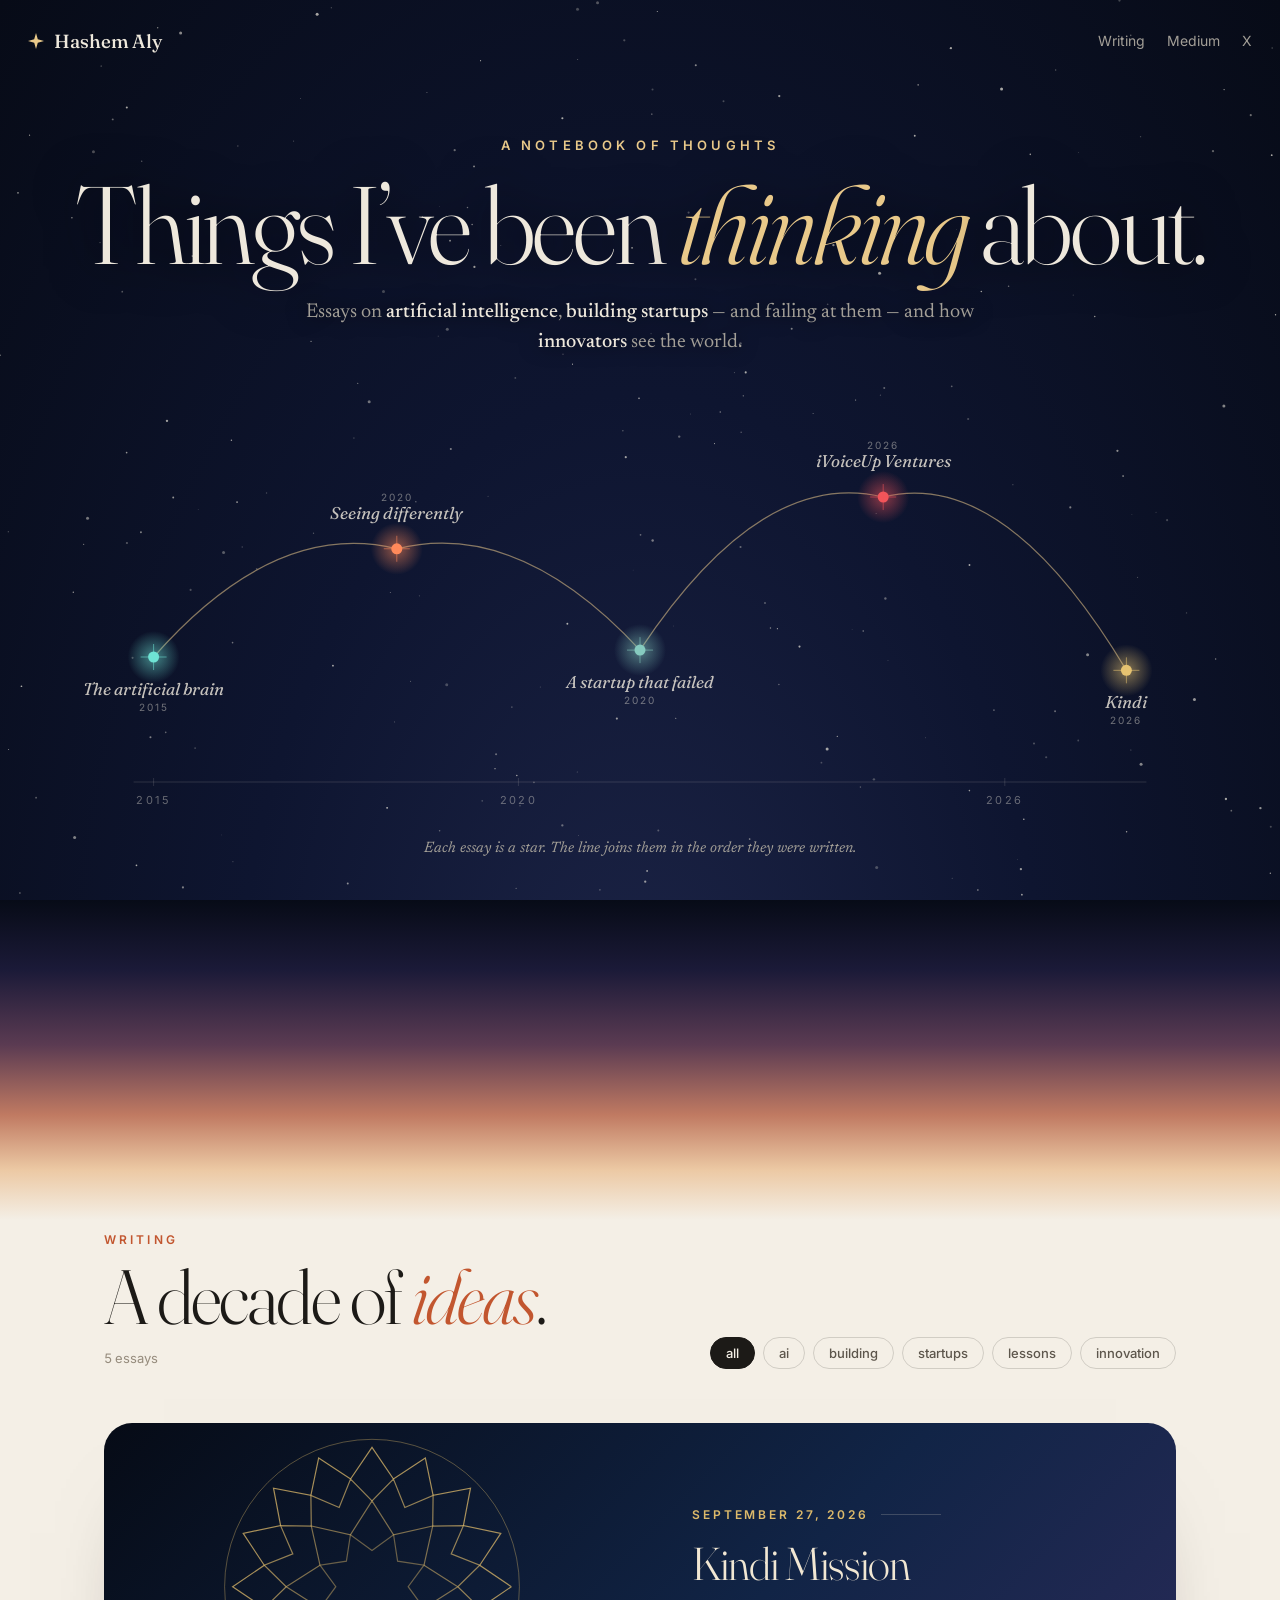
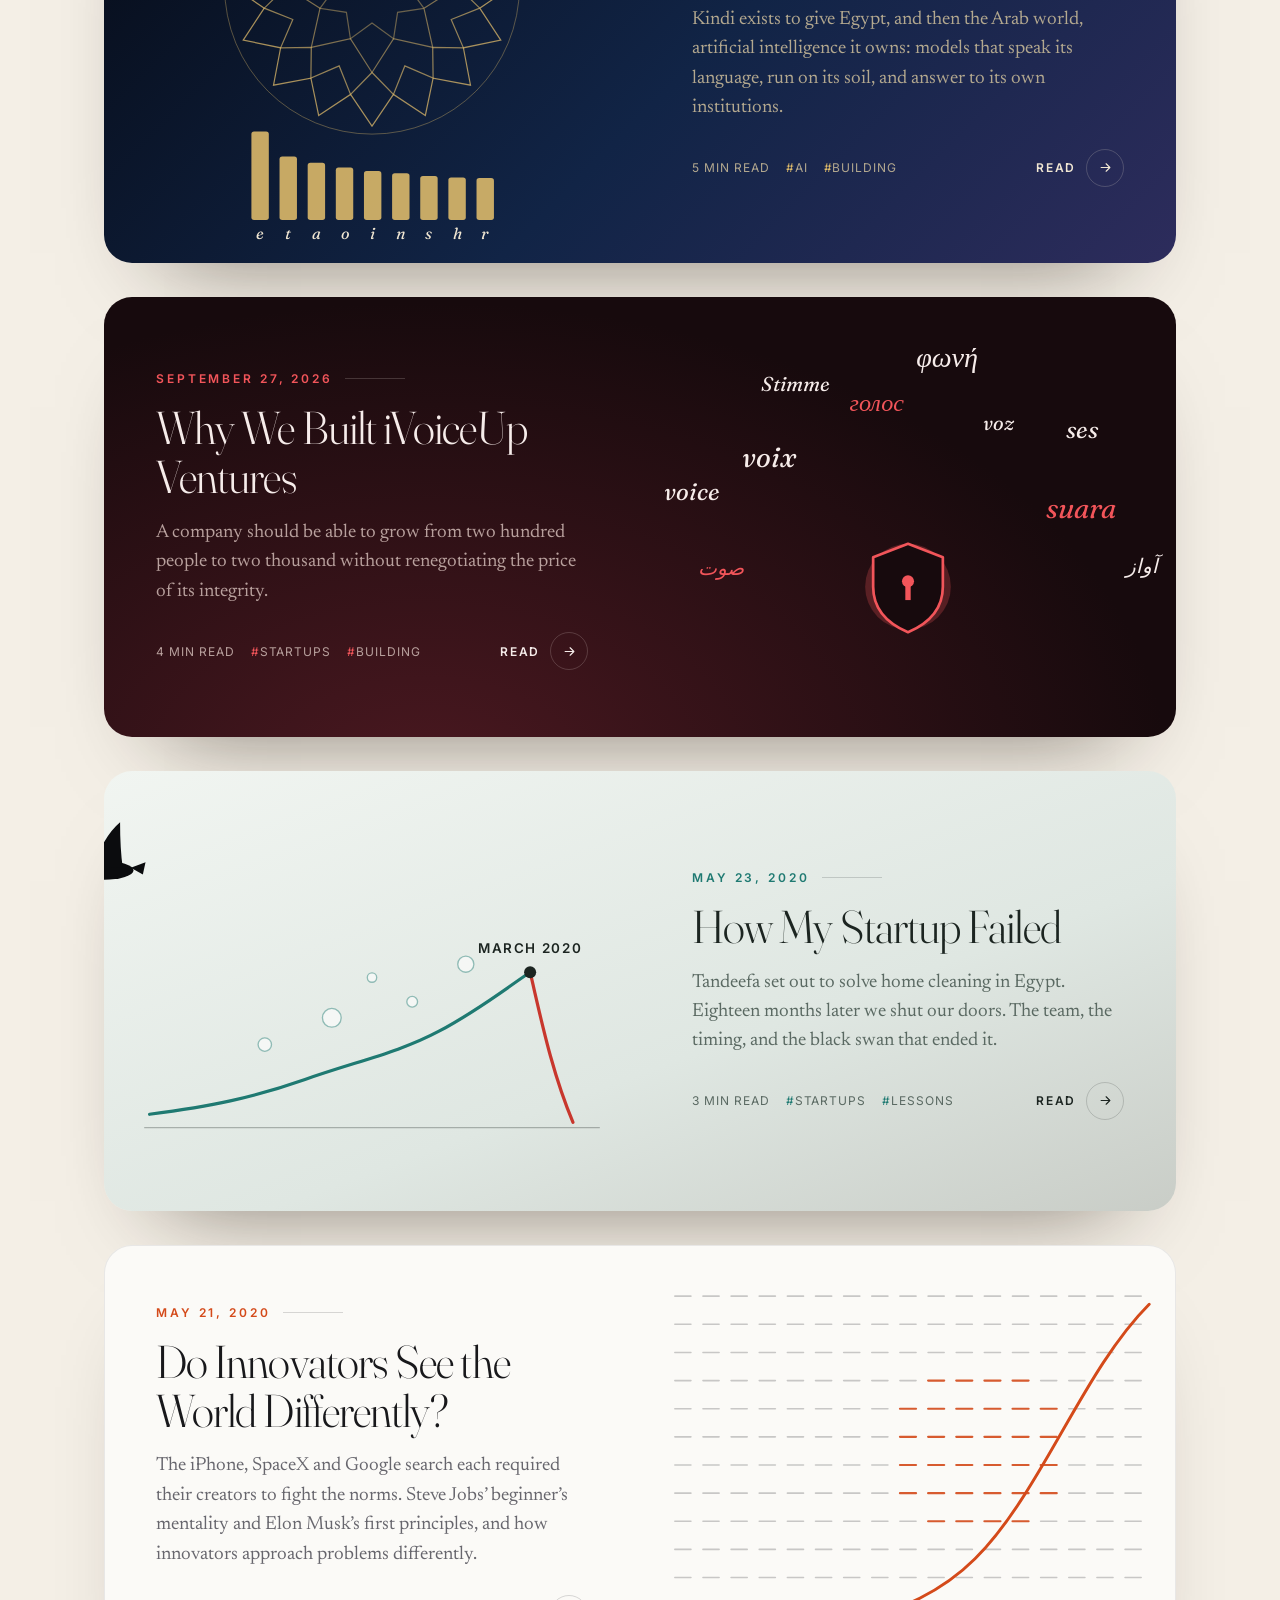
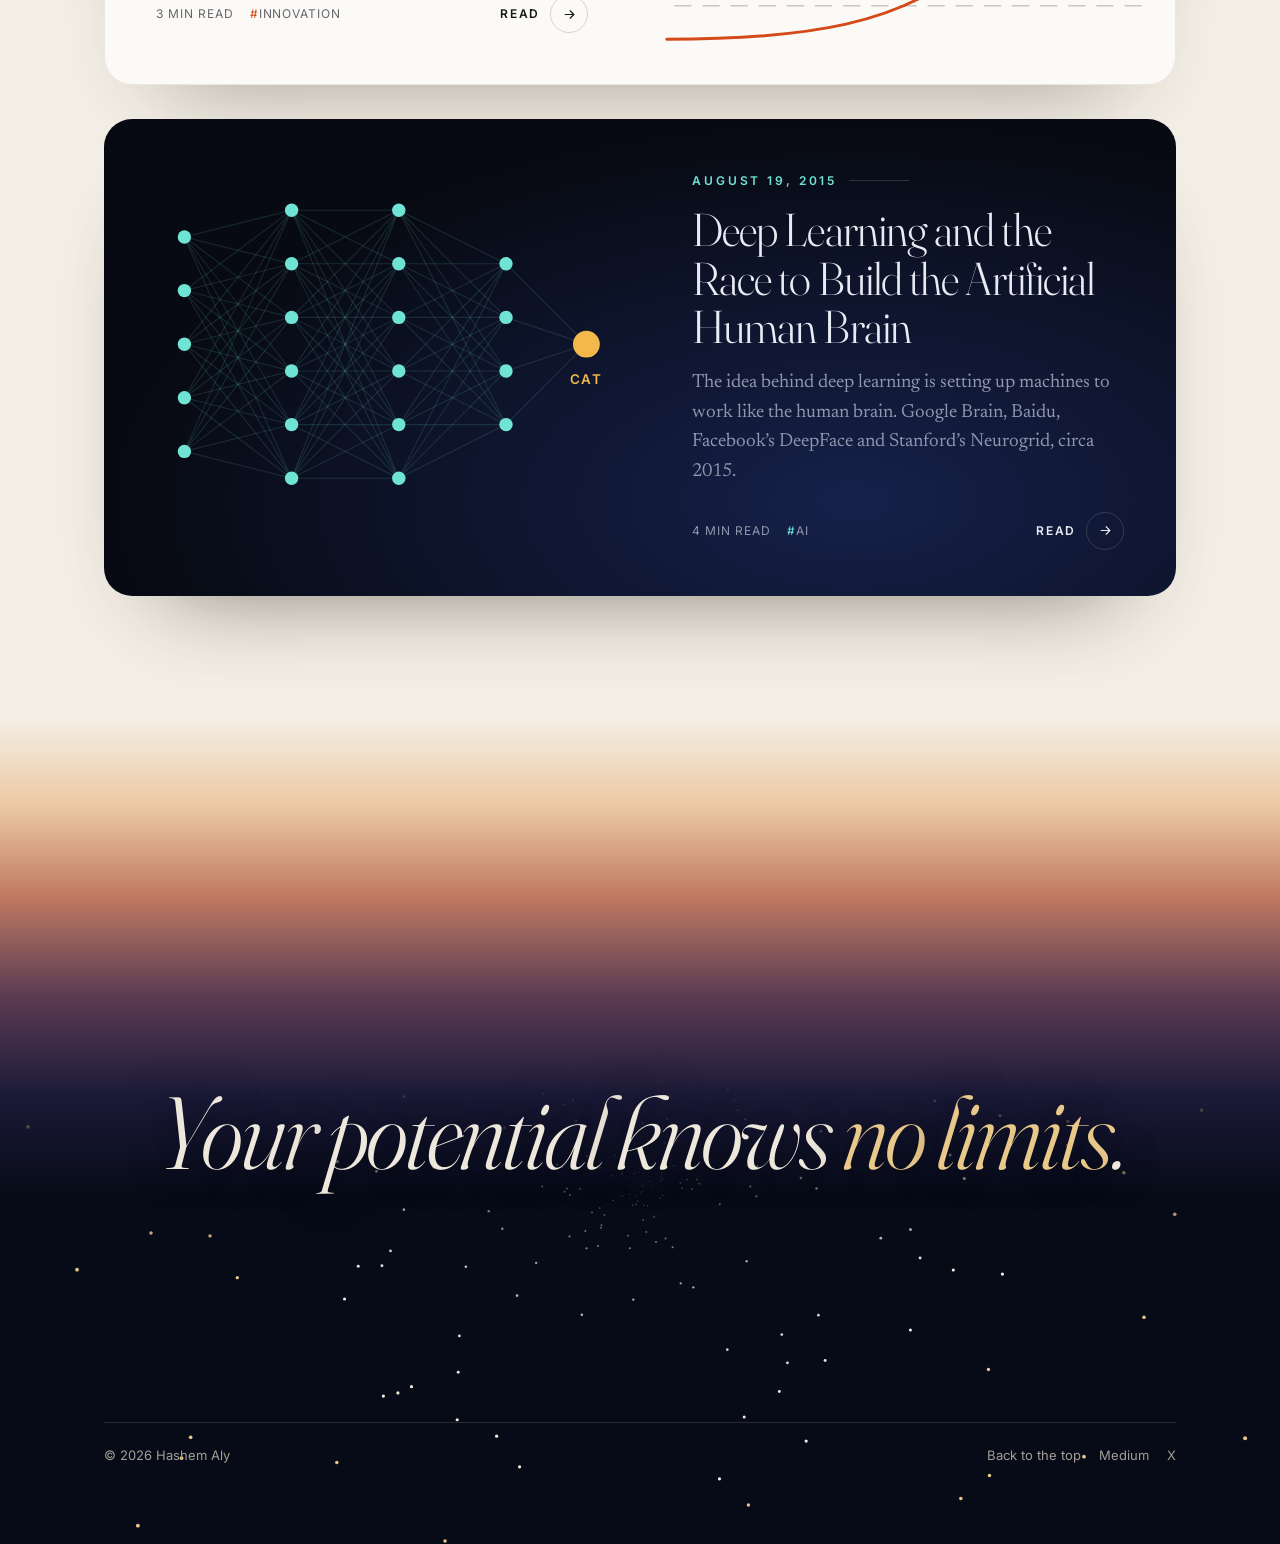
==== commit 3926e870: "iVoiceUp: move from teal and amber to wine and red The essay page and its homepage card and star now" ====
--- a/index.html
+++ b/index.html
@@ -129,7 +129,7 @@
 
   /* card looks: each essay keeps the colours of its own page */
   .look-kindi { --bg: linear-gradient(135deg, #060b16, #112446 55%, #2d2c5c); --fg: #f1e7d3; --muted: #b3a88f; --acc: #dcb96a; --line: rgba(241, 231, 211, .2); background: linear-gradient(135deg, #060b16, #112446 55%, #2d2c5c); }
-  .look-ivoiceup { --fg: #edf3f1; --muted: #98aba7; --acc: #f3b35b; --line: rgba(237, 243, 241, .18); background: radial-gradient(ellipse at 30% 110%, #1d403b, #0b1716 70%); }
+  .look-ivoiceup { --fg: #f6ecea; --muted: #b8a09d; --acc: #f2555a; --line: rgba(246, 236, 234, .18); background: radial-gradient(ellipse at 30% 110%, #4a1820, #170a0d 70%); }
   .look-innovators { --fg: #18181b; --muted: #67666d; --acc: #d44a1a; --line: rgba(24, 24, 27, .16); background: #fbfaf7; box-shadow: 0 50px 90px -60px rgba(30, 20, 10, .45), inset 0 0 0 1px rgba(24, 24, 27, .08); }
   .look-startup { --fg: #1c2521; --muted: #5a6962; --acc: #1f7a72; --line: rgba(28, 37, 33, .18); background: linear-gradient(160deg, #f1f5f1, #dfe7e2 60%, #c9cdc7); }
   .look-brain { --fg: #e7ebf3; --muted: #8f98ad; --acc: #6fe3d4; --line: rgba(231, 235, 243, .16); background: radial-gradient(ellipse at 70% 80%, #16204a, #070a12 70%); }
@@ -297,7 +297,7 @@
     tags: ["startups", "building"],
     short: "iVoiceUp Ventures",
     look: "ivoiceup",
-    star: "#f3b35b"
+    star: "#f2555a"
   },
   {
     title: "Do Innovators See the World Differently?",
@@ -474,17 +474,17 @@
       });
     },
     ivoiceup(g) {
-      el("circle", { cx: 200, cy: 212, r: 32, fill: "#f3b35b", opacity: .25, class: "shieldglow" }, g);
-      el("path", { d: "M200 180 L226 190 V212 C226 230 214 240 200 246 C186 240 174 230 174 212 V190 Z", fill: "#0b1716", stroke: "#f3b35b", "stroke-width": 2, "stroke-linejoin": "round" }, g);
-      el("circle", { cx: 200, cy: 208, r: 4.5, fill: "#f3b35b" }, g);
-      el("rect", { x: 198, y: 210, width: 4, height: 12, fill: "#f3b35b" }, g);
+      el("circle", { cx: 200, cy: 212, r: 32, fill: "#f2555a", opacity: .25, class: "shieldglow" }, g);
+      el("path", { d: "M200 180 L226 190 V212 C226 230 214 240 200 246 C186 240 174 230 174 212 V190 Z", fill: "#170a0d", stroke: "#f2555a", "stroke-width": 2, "stroke-linejoin": "round" }, g);
+      el("circle", { cx: 200, cy: 208, r: 4.5, fill: "#f2555a" }, g);
+      el("rect", { x: 198, y: 210, width: 4, height: 12, fill: "#f2555a" }, g);
       // spread the voices on an arc above the shield, each drifting into it
       const words = ["صوت", "voice", "voix", "Stimme", "голос", "φωνή", "voz", "ses", "suara", "آواز"].map((w, i, a) => {
         const ang = Math.PI * (1.02 + .96 * i / (a.length - 1)), r = i % 2 ? 175 : 140;
         return [w, 200 + Math.cos(ang) * r, 212 + Math.sin(ang) * r * .95];
       });
       words.forEach(([w, x, y], i) => {
-        const t = el("text", { x, y, "text-anchor": "middle", class: "fly", style: `font:italic ${15 + (i % 3) * 3}px Fraunces,Amiri,serif;fill:${i % 4 ? "#edf3f1" : "#f3b35b"};--dx:${200 - x}px;--dy:${212 - y}px;--dur:8s;animation-delay:${i * .8 - 8}s` }, g);
+        const t = el("text", { x, y, "text-anchor": "middle", class: "fly", style: `font:italic ${15 + (i % 3) * 3}px Fraunces,Amiri,serif;fill:${i % 4 ? "#f6ecea" : "#f2555a"};--dx:${200 - x}px;--dy:${212 - y}px;--dur:8s;animation-delay:${i * .8 - 8}s` }, g);
         t.textContent = w;
       });
     },
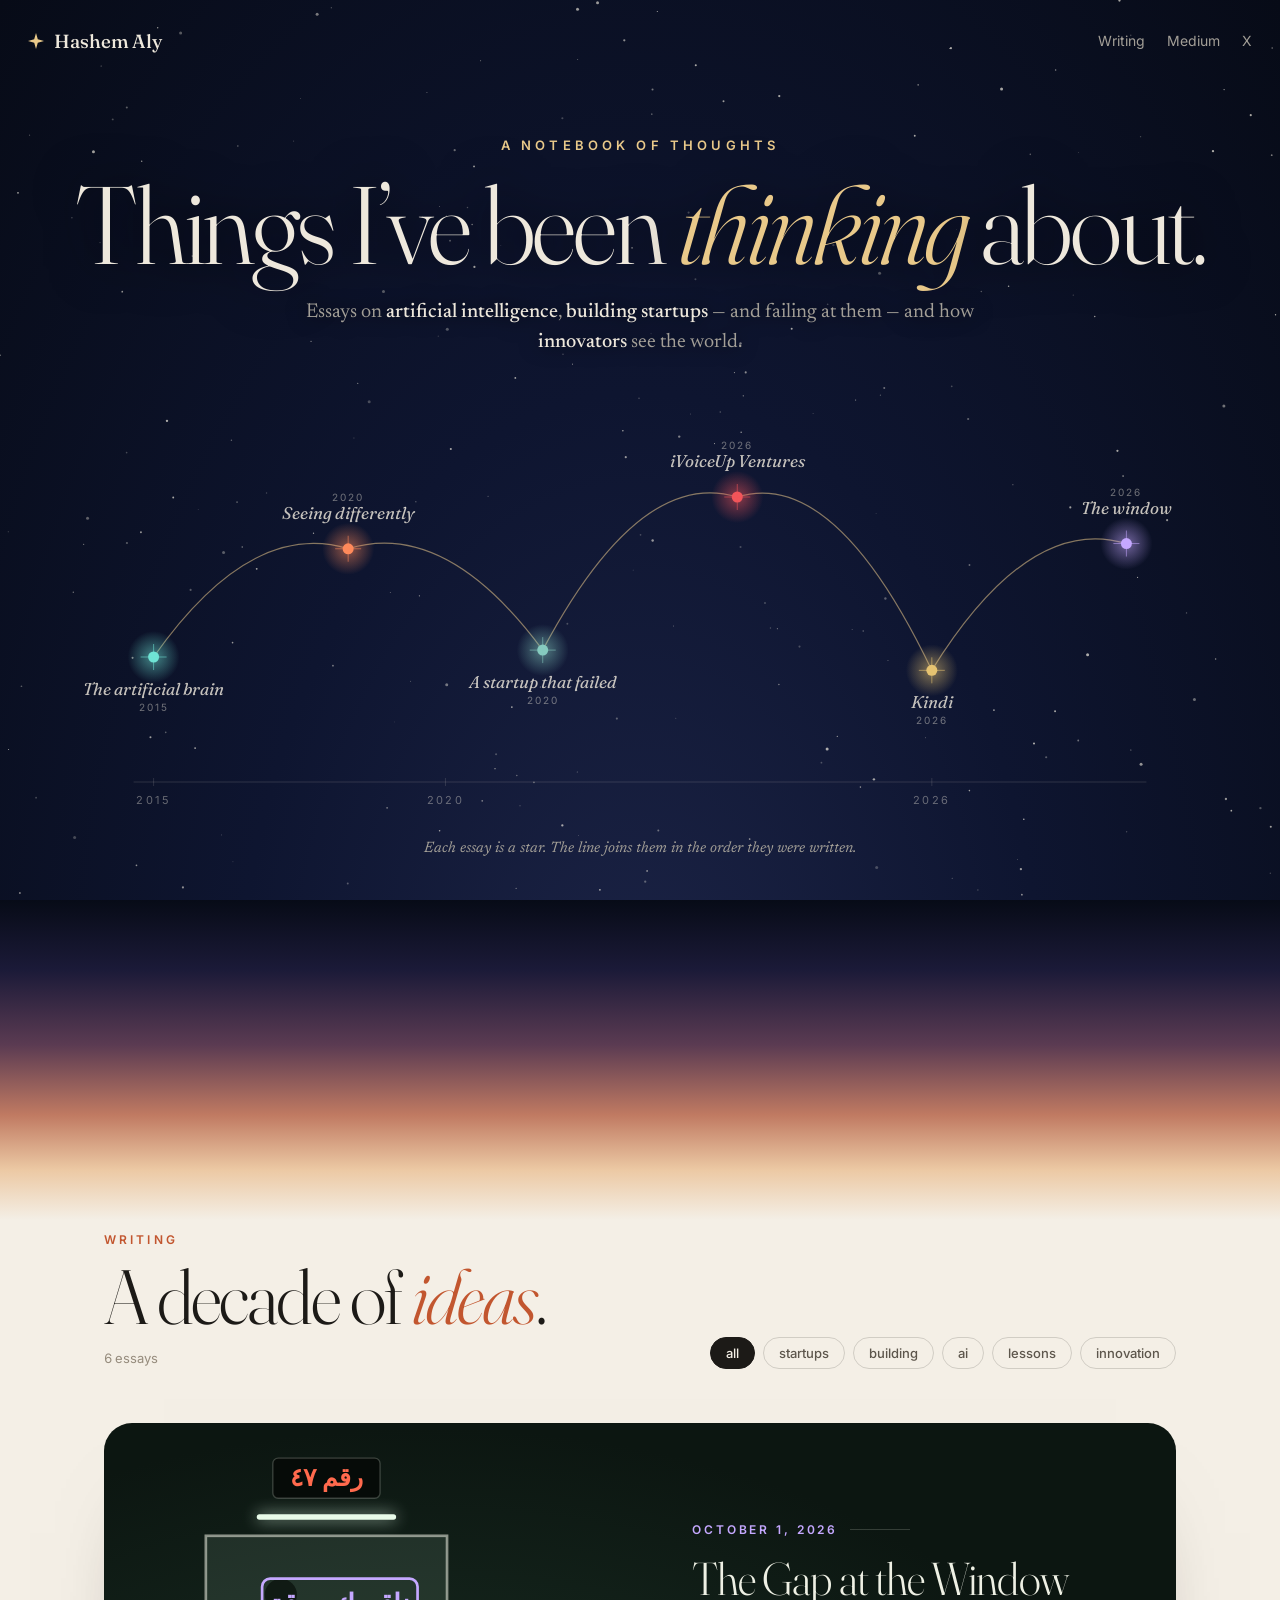
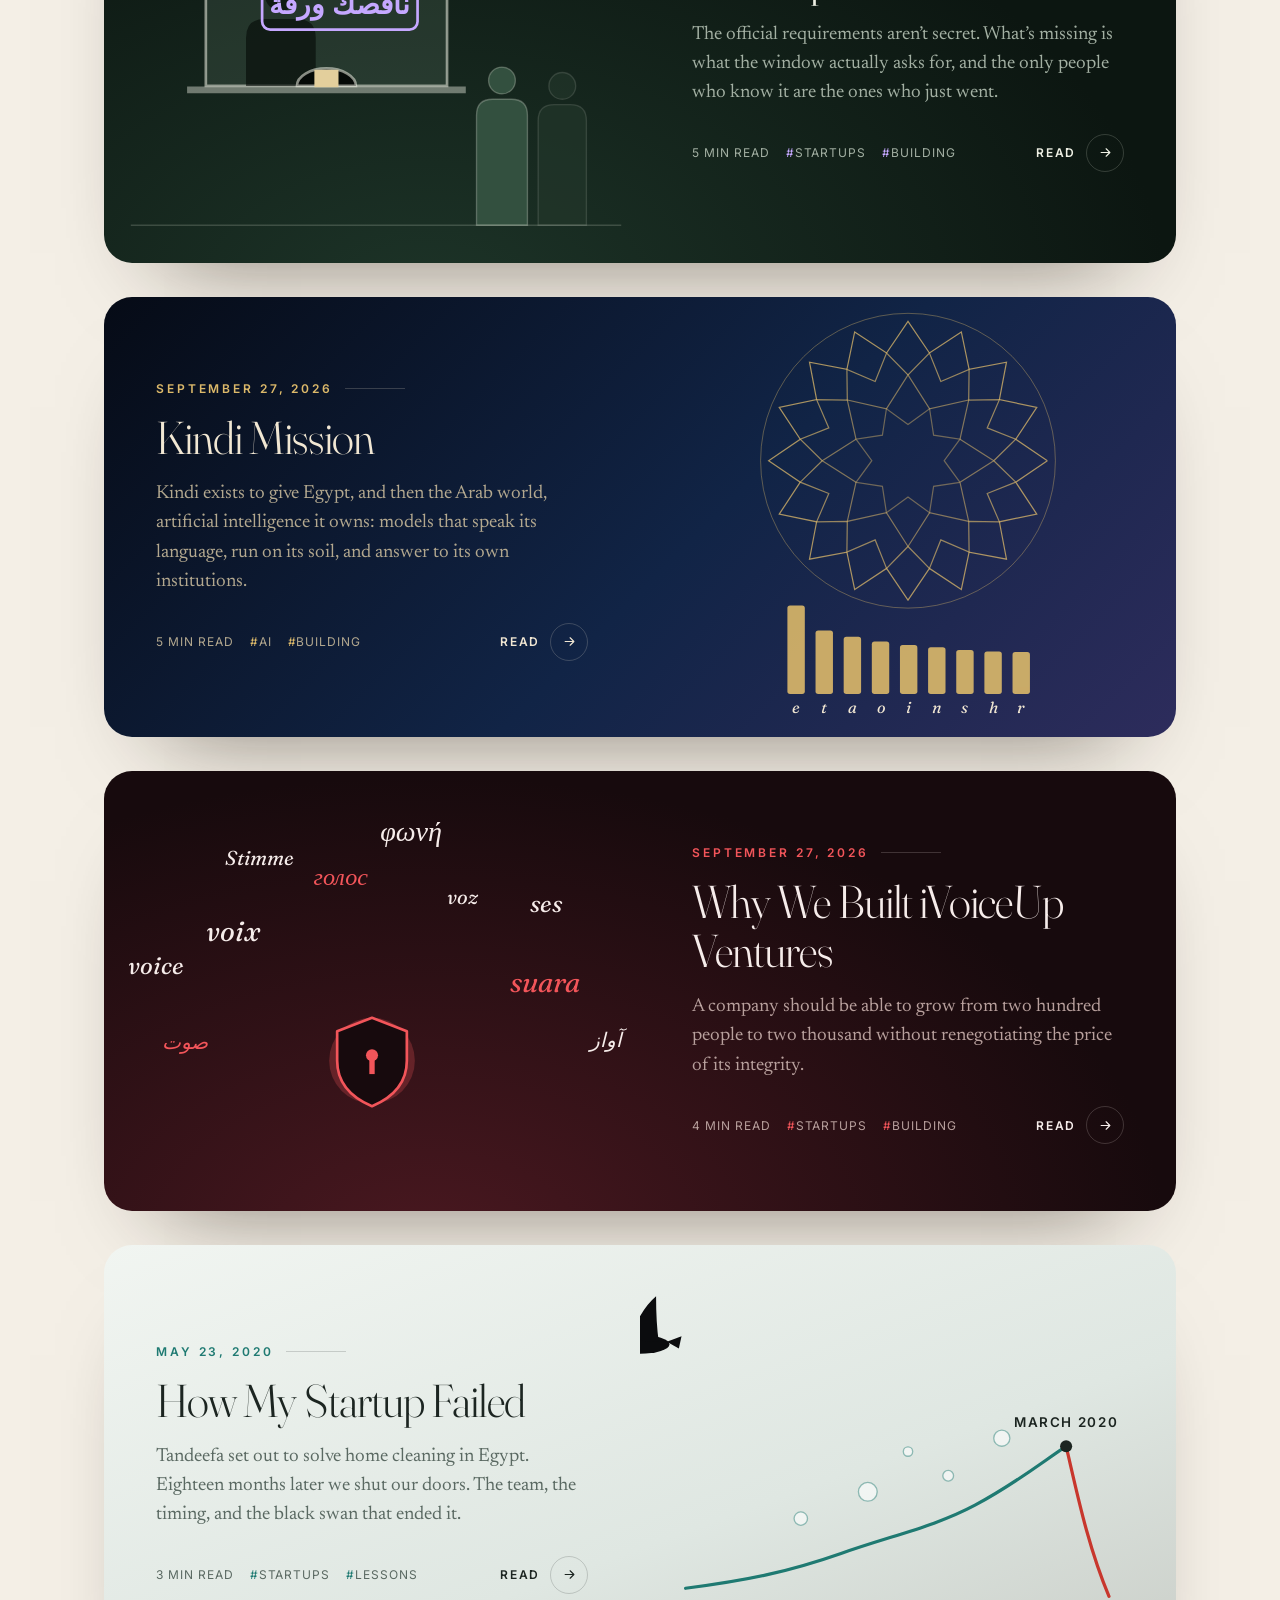
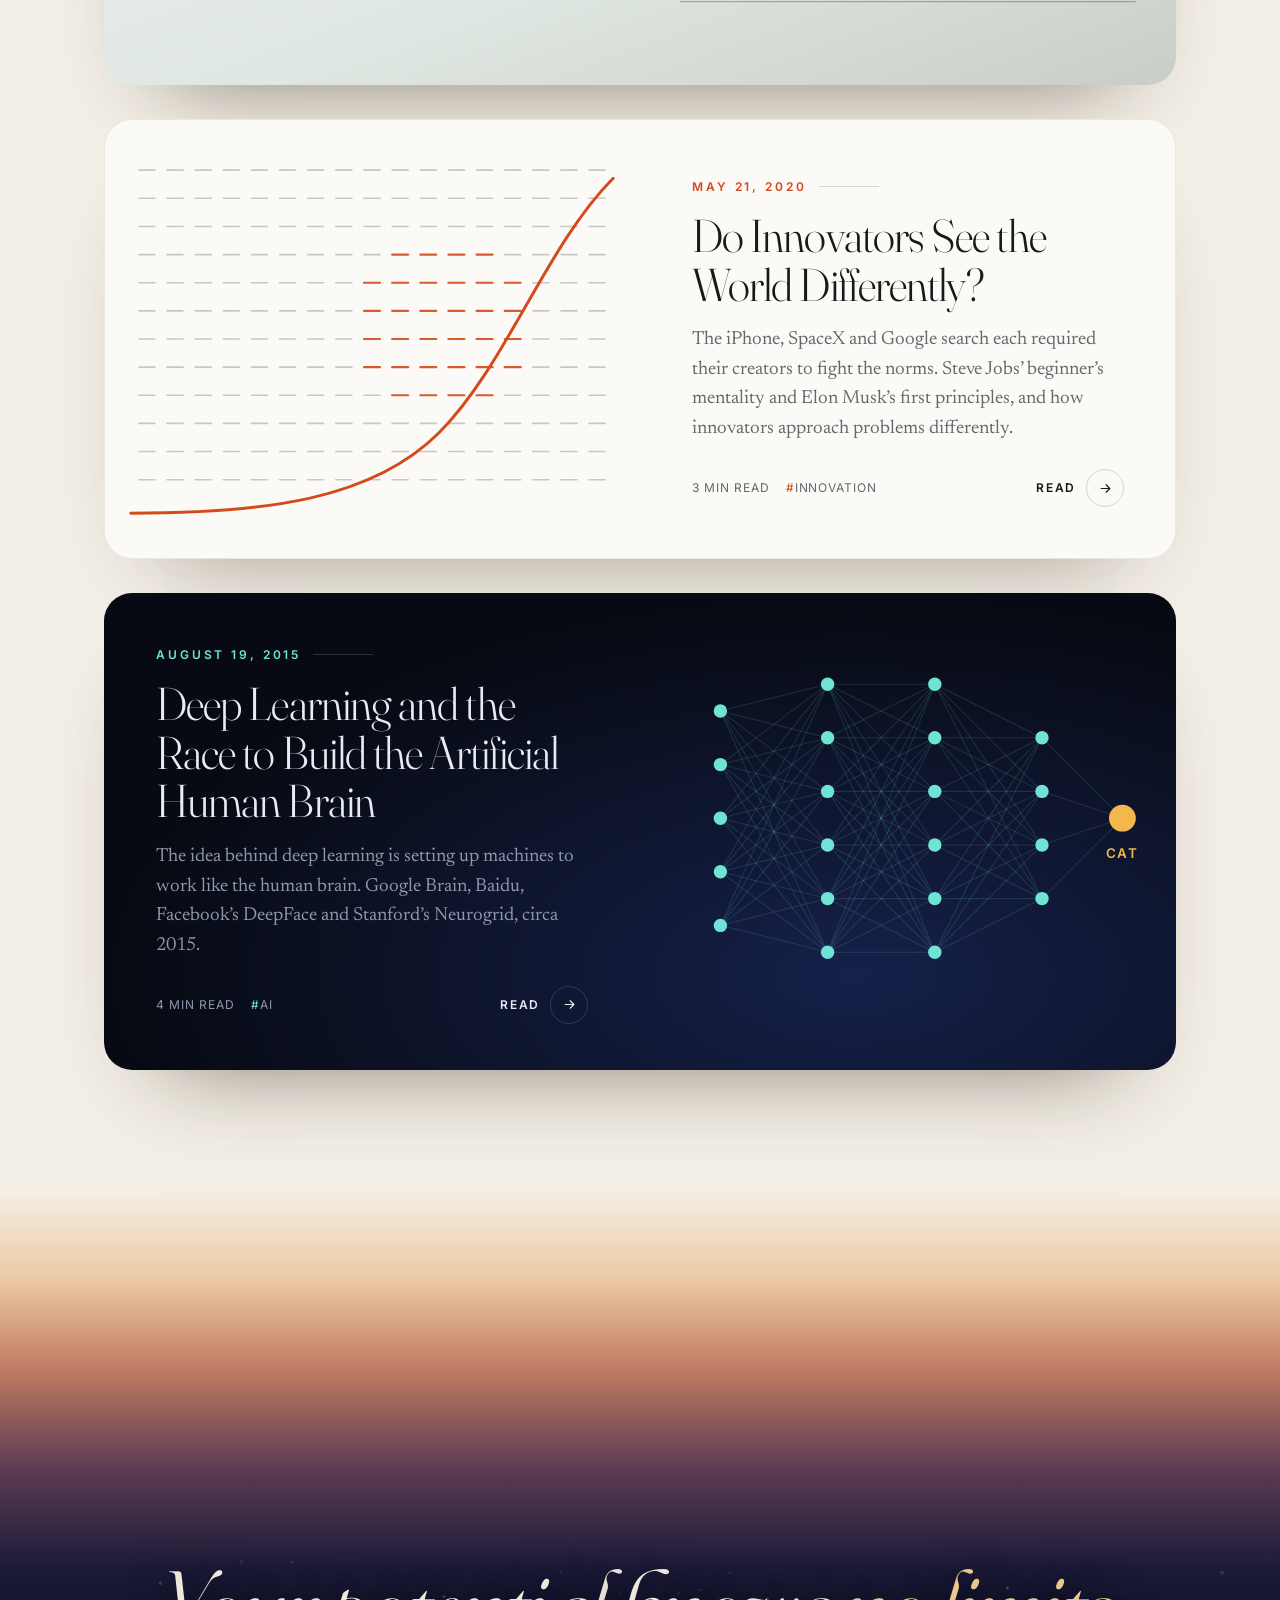
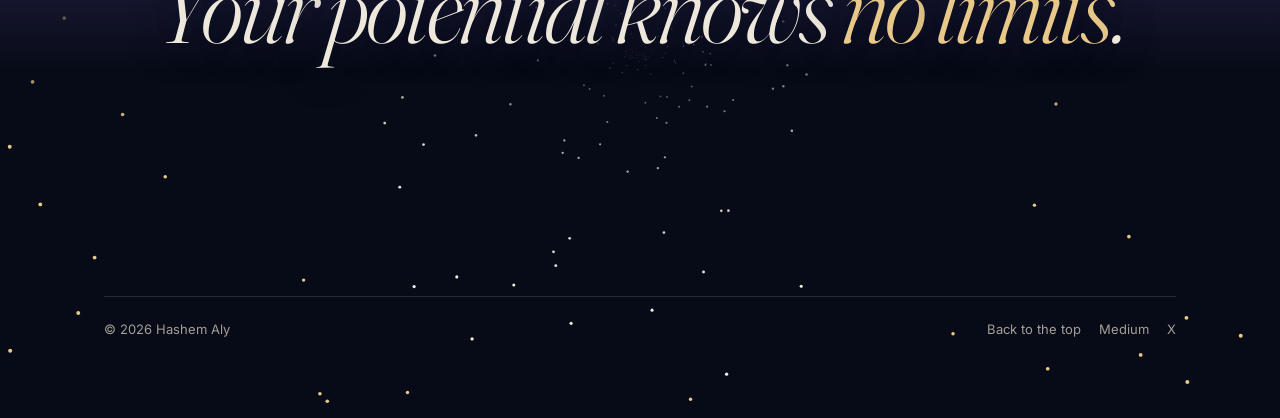
==== commit 28d9627a: "Add The Gap at the Window, an essay on building Masla7tak The new page opens on a queue at a governm" ====
--- a/index.html
+++ b/index.html
@@ -130,6 +130,7 @@
   /* card looks: each essay keeps the colours of its own page */
   .look-kindi { --bg: linear-gradient(135deg, #060b16, #112446 55%, #2d2c5c); --fg: #f1e7d3; --muted: #b3a88f; --acc: #dcb96a; --line: rgba(241, 231, 211, .2); background: linear-gradient(135deg, #060b16, #112446 55%, #2d2c5c); }
   .look-ivoiceup { --fg: #f6ecea; --muted: #b8a09d; --acc: #f2555a; --line: rgba(246, 236, 234, .18); background: radial-gradient(ellipse at 30% 110%, #4a1820, #170a0d 70%); }
+  .look-masla7tak { --fg: #eef0e4; --muted: #a3b0a3; --acc: #c5a8ff; --line: rgba(238, 240, 228, .18); background: radial-gradient(ellipse at 30% 110%, #1d3428, #0c1611 70%); }
   .look-innovators { --fg: #18181b; --muted: #67666d; --acc: #d44a1a; --line: rgba(24, 24, 27, .16); background: #fbfaf7; box-shadow: 0 50px 90px -60px rgba(30, 20, 10, .45), inset 0 0 0 1px rgba(24, 24, 27, .08); }
   .look-startup { --fg: #1c2521; --muted: #5a6962; --acc: #1f7a72; --line: rgba(28, 37, 33, .18); background: linear-gradient(160deg, #f1f5f1, #dfe7e2 60%, #c9cdc7); }
   .look-brain { --fg: #e7ebf3; --muted: #8f98ad; --acc: #6fe3d4; --line: rgba(231, 235, 243, .16); background: radial-gradient(ellipse at 70% 80%, #16204a, #070a12 70%); }
@@ -155,6 +156,12 @@
   @keyframes swan { 0% { transform: translateX(460px); } 100% { transform: translateX(-160px); } }
   .fire { animation: fire 2.6s ease-in-out infinite; }
   @keyframes fire { 0%, 100% { opacity: .25; } 40% { opacity: 1; } }
+  .handin { animation: handin 4.4s ease-in-out infinite; }
+  @keyframes handin { 0% { transform: translate(64px, 0); opacity: 0; } 8% { opacity: 1; } 26%, 48% { transform: translate(0, 0); opacity: 1; } 50% { opacity: 0; } 66% { transform: translate(0, 0); opacity: 0; } 68% { opacity: 1; } 84% { transform: translate(64px, 0); opacity: 1; } 96%, 100% { transform: translate(64px, 0); opacity: 0; } }
+  .stampin { transform-box: fill-box; transform-origin: center; animation: stampin 4.4s ease-out infinite; }
+  @keyframes stampin { 0%, 48% { opacity: 0; transform: rotate(-8deg) scale(1.7); } 54% { opacity: 1; transform: rotate(-8deg) scale(1); } 88% { opacity: 1; transform: rotate(-8deg) scale(1); } 96%, 100% { opacity: 0; transform: rotate(-8deg) scale(1); } }
+  .flicker { animation: flicker 5s steps(1) infinite; }
+  @keyframes flicker { 0%, 60%, 63%, 66%, 100% { opacity: 1; } 61%, 64% { opacity: .3; } }
 
   /* ---------- finale ---------- */
   .finale {
@@ -267,12 +274,25 @@
    YOUR THOUGHTS — edit this list to add, remove or update posts.
    date: "YYYY-MM-DD" (leave "" if unknown; the page shows "Date to come")
    page: the essay's page on this site; url: where it was first published
-   look: the card's colours and emblem — kindi, ivoiceup, innovators,
-         startup, brain, or plain for anything new
+   look: the card's colours and emblem — kindi, ivoiceup, masla7tak,
+         innovators, startup, brain, or plain for anything new
    star: the colour of its star in the sky at the top of the page
    The list is sorted newest first automatically.
    ========================================================================== */
 const THOUGHTS = [
+  {
+    title: "The Gap at the Window",
+    date: "2026-10-01",
+    source: "Masla7tak",
+    url: "thoughts/the-gap-at-the-window/",
+    page: "thoughts/the-gap-at-the-window/",
+    mins: 5,
+    excerpt: "The official requirements aren’t secret. What’s missing is what the window actually asks for, and the only people who know it are the ones who just went.",
+    tags: ["startups", "building"],
+    short: "The window",
+    look: "masla7tak",
+    star: "#c5a8ff"
+  },
   {
     title: "Kindi Mission",
     date: "2026-09-27",
@@ -488,6 +508,31 @@
         t.textContent = w;
       });
     },
+    masla7tak(g) {
+      g = el("g", { transform: "translate(-34 0)" }, g);
+      // the window: a tube light, the queue number, the glass and the slot
+      el("path", { d: "M150 66 H250", stroke: "#e9fbe9", "stroke-width": 4, "stroke-linecap": "round", class: "flicker", style: "filter:drop-shadow(0 0 6px rgba(225,255,235,.8))" }, g);
+      el("rect", { x: 160, y: 22, width: 80, height: 30, rx: 4, fill: "#060b08", stroke: "rgba(238,240,228,.22)" }, g);
+      const n = el("text", { x: 200, y: 43, "text-anchor": "middle", style: "font:700 19px Amiri,serif;fill:#ff6a4d" }, g); n.textContent = "رقم ٤٧";
+      el("rect", { x: 110, y: 80, width: 180, height: 112, fill: "rgba(190,230,205,.1)", stroke: "rgba(238,240,228,.55)", "stroke-width": 2 }, g);
+      el("circle", { cx: 166, cy: 124, r: 12, fill: "rgba(4,9,6,.6)" }, g);
+      el("path", { d: "M140 192 V 156 Q 140 142 154 142 H 178 Q 192 142 192 156 V 192 Z", fill: "rgba(4,9,6,.6)" }, g);
+      el("path", { d: "M178 192 A 22 13 0 0 1 222 192 Z", fill: "#050a07", stroke: "rgba(238,240,228,.55)", "stroke-width": 2 }, g);
+      el("path", { d: "M96 195 H304", stroke: "rgba(238,240,228,.42)", "stroke-width": 5 }, g);
+      // the stamp it comes back with
+      const s = el("g", { class: "stampin" }, g);
+      el("rect", { x: 152, y: 112, width: 116, height: 38, rx: 6, fill: "none", stroke: "#c5a8ff", "stroke-width": 2 }, s);
+      const t = el("text", { x: 210, y: 138, "text-anchor": "middle", style: "font:700 21px Amiri,serif;fill:#c5a8ff" }, s); t.textContent = "ناقصك ورقة";
+      // the person, and the folder handed through
+      el("rect", { x: 191, y: 180, width: 18, height: 13, fill: "#e3cf9c", class: "handin" }, g);
+      el("path", { d: "M312 296 V 214 Q 312 202 324 202 H 338 Q 350 202 350 214 V 296 Z", fill: "#33503f", stroke: "rgba(238,240,228,.28)" }, g);
+      el("circle", { cx: 331, cy: 188, r: 10, fill: "#33503f", stroke: "rgba(238,240,228,.28)" }, g);
+      [[376, .7]].forEach(([x, o]) => {
+        el("path", { d: `M${x - 18} 296 V 218 Q ${x - 18} 206 ${x - 6} 206 H ${x + 6} Q ${x + 18} 206 ${x + 18} 218 V 296 Z`, fill: "#22362a", stroke: "rgba(238,240,228,.2)", opacity: o }, g);
+        el("circle", { cx: x, cy: 192, r: 10, fill: "#22362a", stroke: "rgba(238,240,228,.2)", opacity: o }, g);
+      });
+      el("path", { d: "M54 296 H420", stroke: "rgba(238,240,228,.18)" }, g);
+    },
     innovators(g) {
       for (let r = 0; r < 12; r++) for (let c = 0; c < 17; c++) {
         const x = 32 + c * 21, y = 34 + r * 21;
